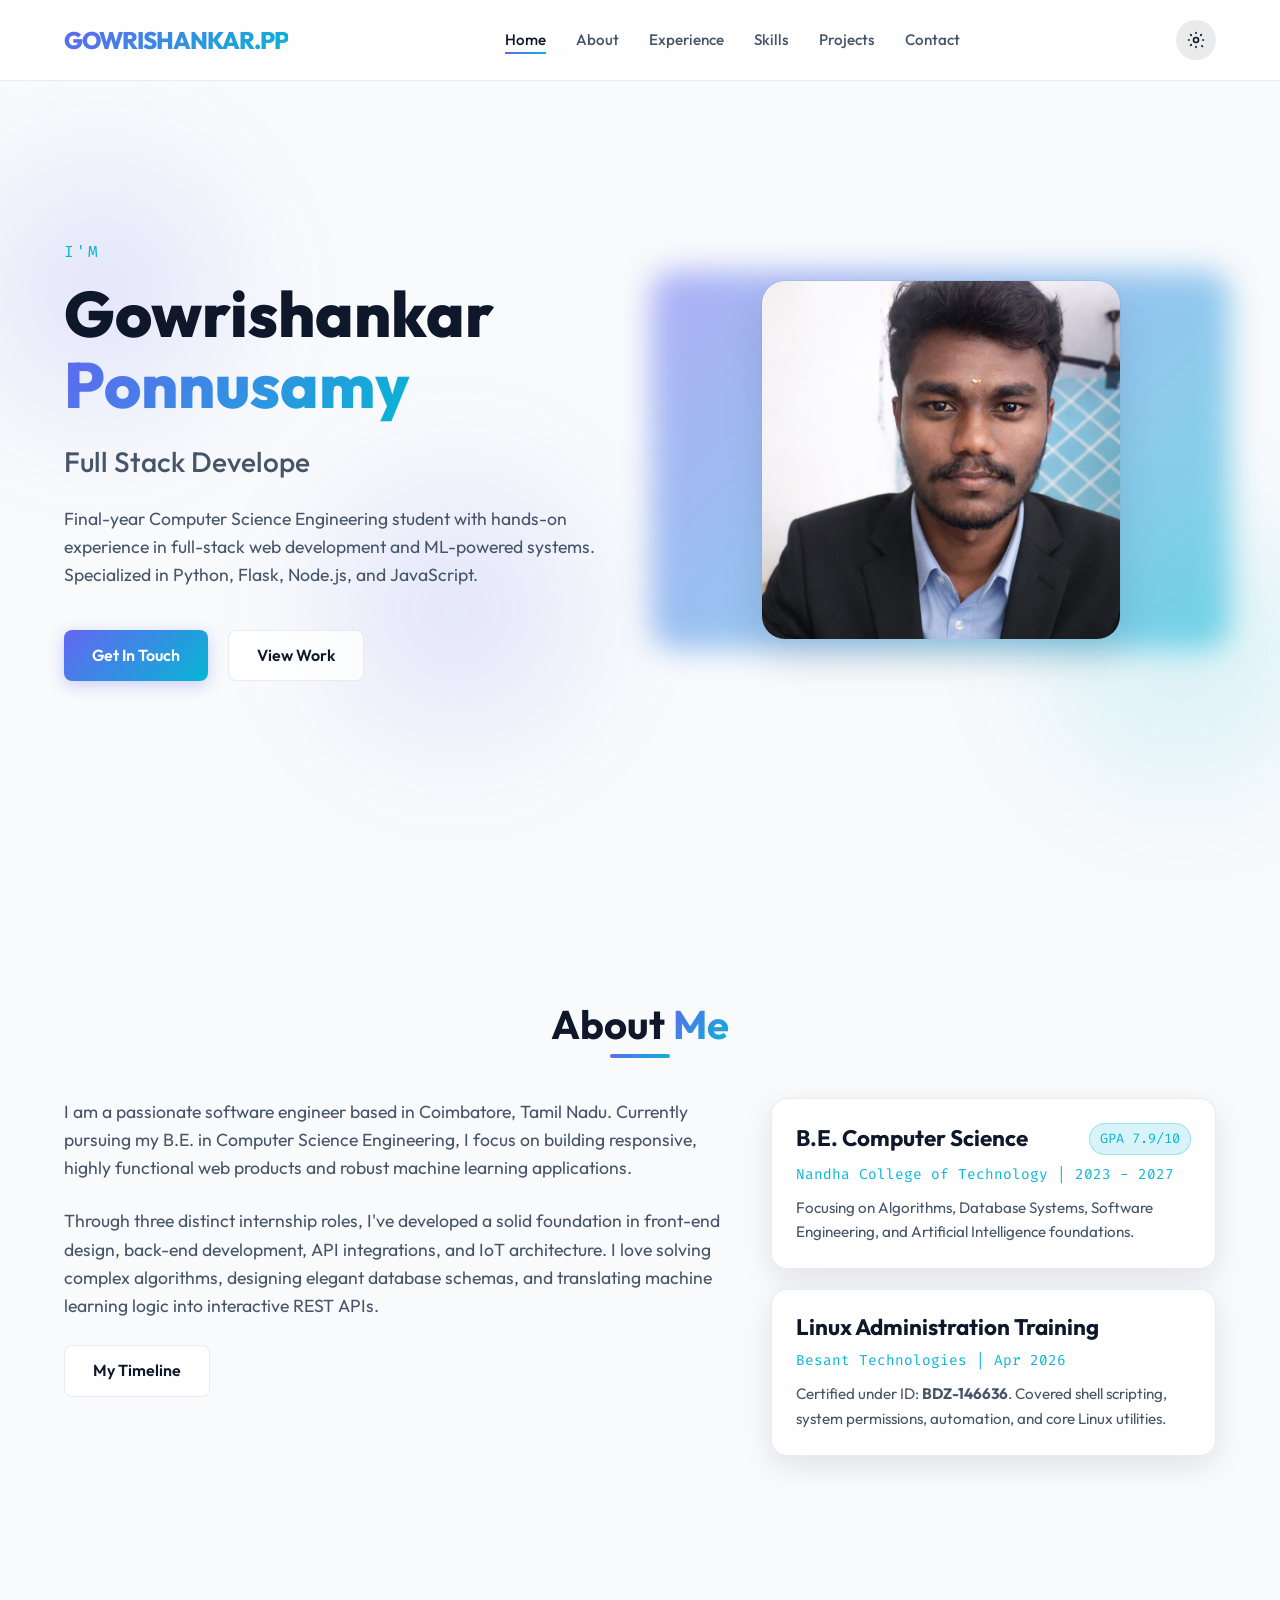
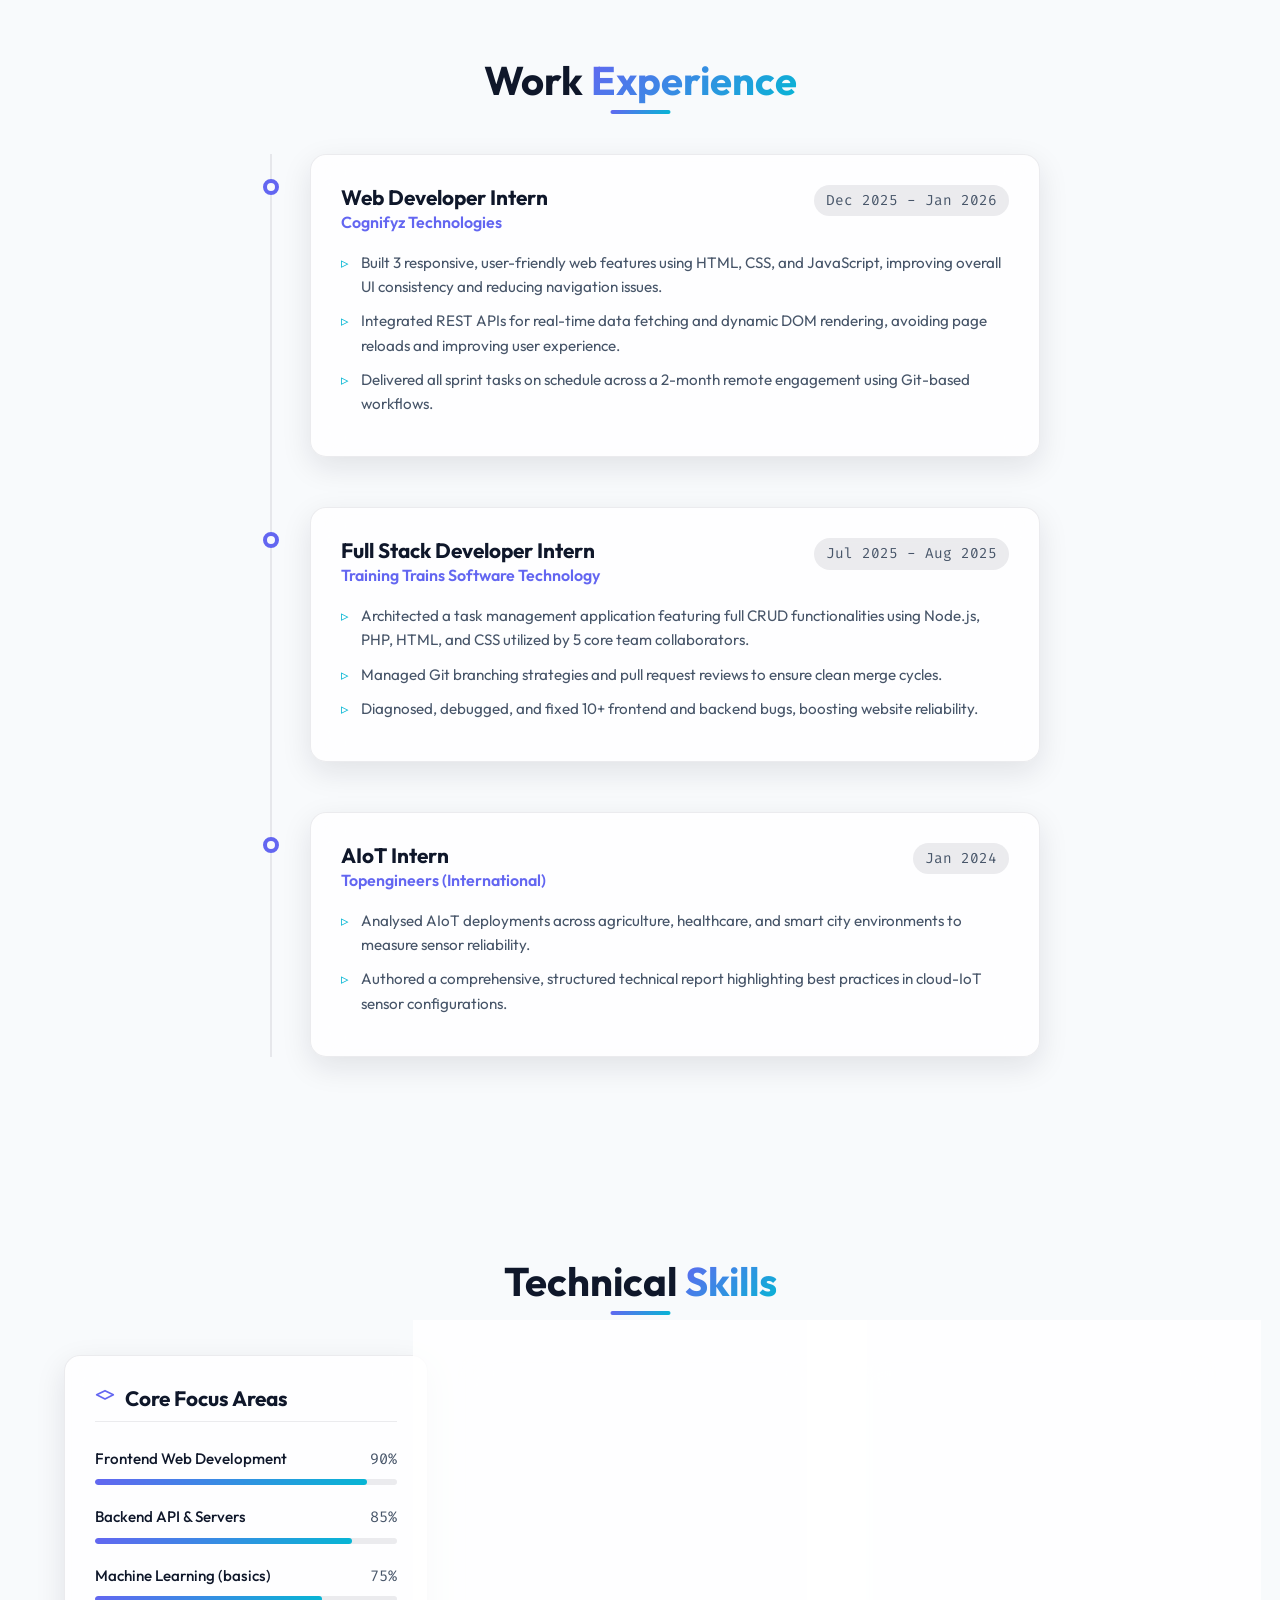
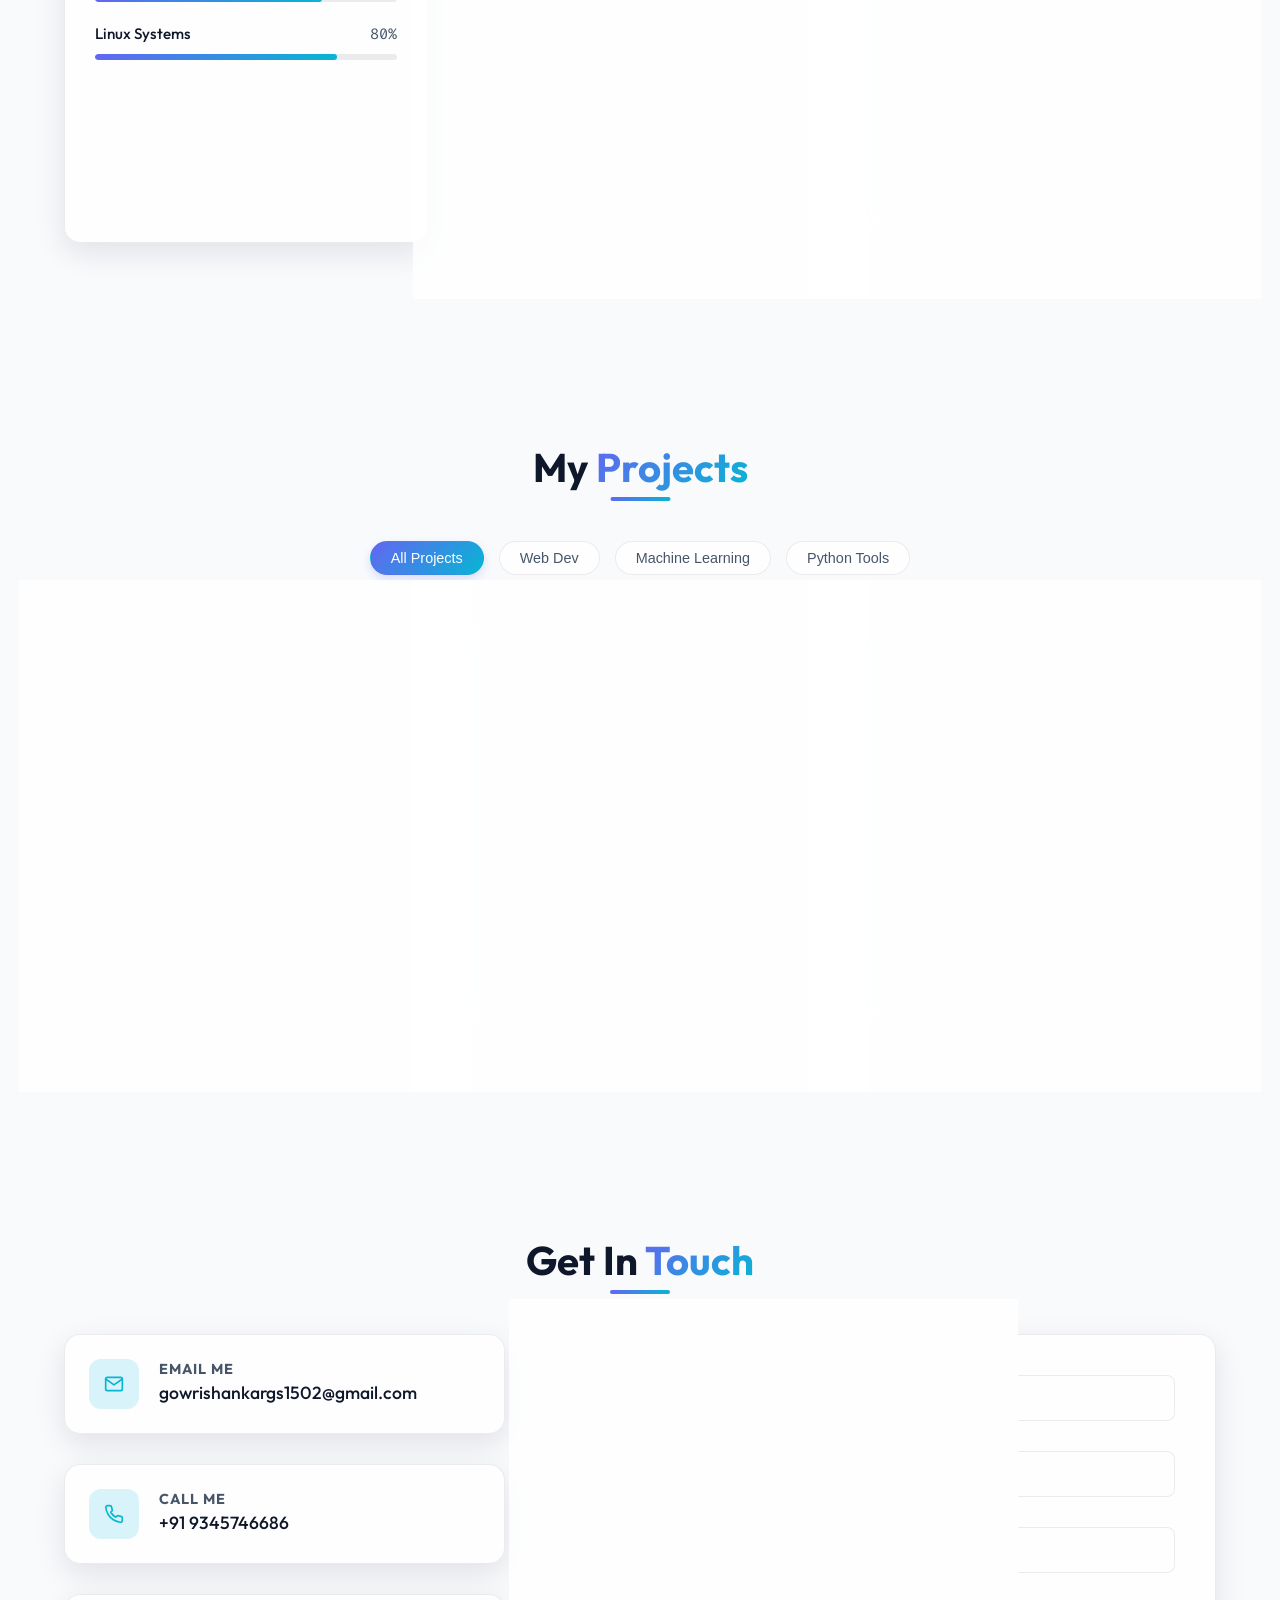
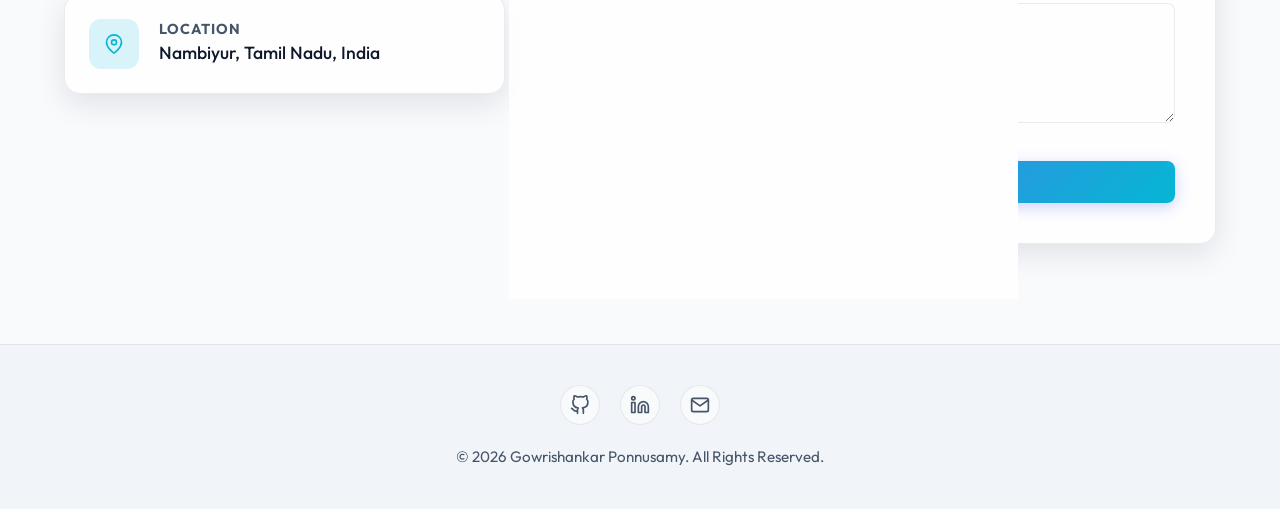
==== index.html @ 17196bf0 "Update index.html" ====
<!DOCTYPE html>
<html lang="en">
<head>
  <meta charset="UTF-8">
  <meta name="viewport" content="width=device-width, initial-scale=1.0">
  <meta name="description" content="Professional portfolio website of Gowrishankar Ponnusamy. Web developer and Machine Learning enthusiast showing projects, experience, and contact details.">
  <title>Gowrishankar Ponnusamy | Software Engineer & Web Developer Portfolio</title>
  <link rel="stylesheet" href="static/style.css">
</head>
<body>

  <!-- Background Orbs -->
  <div class="glow-orb orb-1"></div>
  <div class="glow-orb orb-2"></div>
  <div class="glow-orb orb-3"></div>

  <!-- Header -->
  <header>
    <div class="nav-container">
      <a href="#home" class="logo">GOWRISHANKAR.PP</a>
      
      <nav>
        <ul class="nav-menu" id="nav-menu">
          <li><a href="#home" class="nav-link active">Home</a></li>
          <li><a href="#about" class="nav-link">About</a></li>
          <li><a href="#experience" class="nav-link">Experience</a></li>
          <li><a href="#skills" class="nav-link">Skills</a></li>
          <li><a href="#projects" class="nav-link">Projects</a></li>
          <li><a href="#contact" class="nav-link">Contact</a></li>
        </ul>
      </nav>

      <div class="nav-controls">
        <button class="theme-toggle" id="theme-toggle" aria-label="Toggle theme">
          <svg xmlns="http://www.w3.org/2000/svg" width="20" height="20" viewBox="0 0 24 24" fill="none" stroke="currentColor" stroke-width="2">
            <!-- SVG paths filled by JS based on theme -->
          </svg>
        </button>

        <button class="hamburger" id="hamburger" aria-label="Toggle mobile menu">
          <span></span>
          <span></span>
          <span></span>
        </button>
      </div>
    </div>
  </header>

  <!-- Hero Section -->
  <section id="home" class="hero">
    <div class="hero-content">
      <p class="hero-subtitle">I'm</p>
      <h1 class="hero-title">Gowrishankar <span>Ponnusamy</span></h1>
      <div class="hero-typing">
        <span id="typing-text"></span>
      </div>
      <p class="hero-desc">
        Final-year Computer Science Engineering student with hands-on experience in full-stack web development and ML-powered systems. Specialized in Python, Flask, Node.js, and JavaScript.
      </p>
      <div class="hero-btns">
        <a href="#contact" class="btn btn-primary">Get In Touch</a>
        <a href="#projects" class="btn btn-secondary">View Work</a>
      </div>
    </div>

    <div class="hero-image-container">
      <div class="hero-img-wrapper">
        <img src="static/self coat.jpeg" alt="Gowrishankar Ponnusamy illustration" class="hero-img" loading="lazy">
      </div>
    </div>
  </section>

  <!-- About Section -->
  <section id="about" class="reveal">
    <h2 class="section-title">About <span>Me</span></h2>
    <div class="about-grid">
      <div class="about-details">
        <p class="about-text">
          I am a passionate software engineer based in Coimbatore, Tamil Nadu. Currently pursuing my B.E. in Computer Science Engineering, I focus on building responsive, highly functional web products and robust machine learning applications.
        </p>
        <p class="about-text">
          Through three distinct internship roles, I've developed a solid foundation in front-end design, back-end development, API integrations, and IoT architecture. I love solving complex algorithms, designing elegant database schemas, and translating machine learning logic into interactive REST APIs.
        </p>
        <div class="hero-btns">
          <a href="#experience" class="btn btn-secondary">My Timeline</a>
        </div>
      </div>

      <div class="credentials-container">
        <!-- Education -->
        <div class="glass-card credential-card">
          <div class="credential-title">
            <h3>B.E. Computer Science</h3>
            <span class="gpa-badge">GPA 7.9/10</span>
          </div>
          <p class="credential-meta">Nandha College of Technology | 2023 - 2027</p>
          <p class="credential-desc">Focusing on Algorithms, Database Systems, Software Engineering, and Artificial Intelligence foundations.</p>
        </div>

        <!-- Certification -->
        <div class="glass-card credential-card">
          <div class="credential-title">
            <h3>Linux Administration Training</h3>
          </div>
          <p class="credential-meta">Besant Technologies | Apr 2026</p>
          <p class="credential-desc">Certified under ID: <strong>BDZ-146636</strong>. Covered shell scripting, system permissions, automation, and core Linux utilities.</p>
        </div>
      </div>
    </div>
  </section>

  <!-- Experience Section -->
  <section id="experience" class="reveal">
    <h2 class="section-title">Work <span>Experience</span></h2>
    <div class="timeline">
      <!-- Cognifyz -->
      <div class="timeline-item reveal">
        <div class="timeline-dot"></div>
        <div class="glass-card timeline-content">
          <div class="timeline-header">
            <div>
              <h3 class="role-title">Web Developer Intern</h3>
              <p class="company-name">Cognifyz Technologies</p>
            </div>
            <span class="timeline-date">Dec 2025 - Jan 2026</span>
          </div>
          <ul class="timeline-list">
            <li>Built 3 responsive, user-friendly web features using HTML, CSS, and JavaScript, improving overall UI consistency and reducing navigation issues.</li>
            <li>Integrated REST APIs for real-time data fetching and dynamic DOM rendering, avoiding page reloads and improving user experience.</li>
            <li>Delivered all sprint tasks on schedule across a 2-month remote engagement using Git-based workflows.</li>
          </ul>
        </div>
      </div>

      <!-- Training Trains -->
      <div class="timeline-item reveal">
        <div class="timeline-dot"></div>
        <div class="glass-card timeline-content">
          <div class="timeline-header">
            <div>
              <h3 class="role-title">Full Stack Developer Intern</h3>
              <p class="company-name">Training Trains Software Technology</p>
            </div>
            <span class="timeline-date">Jul 2025 - Aug 2025</span>
          </div>
          <ul class="timeline-list">
            <li>Architected a task management application featuring full CRUD functionalities using Node.js, PHP, HTML, and CSS utilized by 5 core team collaborators.</li>
            <li>Managed Git branching strategies and pull request reviews to ensure clean merge cycles.</li>
            <li>Diagnosed, debugged, and fixed 10+ frontend and backend bugs, boosting website reliability.</li>
          </ul>
        </div>
      </div>

      <!-- Topengineers -->
      <div class="timeline-item reveal">
        <div class="timeline-dot"></div>
        <div class="glass-card timeline-content">
          <div class="timeline-header">
            <div>
              <h3 class="role-title">AIoT Intern</h3>
              <p class="company-name">Topengineers (International)</p>
            </div>
            <span class="timeline-date">Jan 2024</span>
          </div>
          <ul class="timeline-list">
            <li>Analysed AIoT deployments across agriculture, healthcare, and smart city environments to measure sensor reliability.</li>
            <li>Authored a comprehensive, structured technical report highlighting best practices in cloud-IoT sensor configurations.</li>
          </ul>
        </div>
      </div>
    </div>
  </section>

  <!-- Skills Section -->
  <section id="skills" class="reveal">
    <h2 class="section-title">Technical <span>Skills</span></h2>
    <div class="skills-grid">
      <!-- Main Core Skill Bars -->
      <div class="glass-card skills-category reveal">
        <h3 class="category-title">
          <svg xmlns="http://www.w3.org/2000/svg" width="20" height="20" viewBox="0 0 24 24" fill="none" stroke="currentColor" stroke-width="2" stroke-linecap="round" stroke-linejoin="round"><polygon points="12 2 2 7 12 12 22 7 12 2"/></svg>
          Core Focus Areas
        </h3>
        <div class="skills-list">
          <div class="skill-item">
            <div class="skill-info">
              <span class="skill-name">Frontend Web Development</span>
              <span class="skill-percent">90%</span>
            </div>
            <div class="skill-bar-bg">
              <div class="skill-bar-fill" data-percent="90"></div>
            </div>
          </div>
          <div class="skill-item">
            <div class="skill-info">
              <span class="skill-name">Backend API & Servers</span>
              <span class="skill-percent">85%</span>
            </div>
            <div class="skill-bar-bg">
              <div class="skill-bar-fill" data-percent="85"></div>
            </div>
          </div>
          <div class="skill-item">
            <div class="skill-info">
              <span class="skill-name">Machine Learning (basics)</span>
              <span class="skill-percent">75%</span>
            </div>
            <div class="skill-bar-bg">
              <div class="skill-bar-fill" data-percent="75"></div>
            </div>
          </div>
          <div class="skill-item">
            <div class="skill-info">
              <span class="skill-name">Linux Systems</span>
              <span class="skill-percent">80%</span>
            </div>
            <div class="skill-bar-bg">
              <div class="skill-bar-fill" data-percent="80"></div>
            </div>
          </div>
        </div>
      </div>

      <!-- Languages, Frameworks, DBs -->
      <div class="glass-card skills-category reveal">
        <h3 class="category-title">
          <svg xmlns="http://www.w3.org/2000/svg" width="20" height="20" viewBox="0 0 24 24" fill="none" stroke="currentColor" stroke-width="2" stroke-linecap="round" stroke-linejoin="round"><path d="M16 18l6-6-6-6M8 6L2 12l6 6"/></svg>
          Tech Stack
        </h3>
        <div class="skills-list">
          <div class="skill-item">
            <span class="skill-name" style="margin-bottom: 8px;">Languages</span>
            <div class="badge-container">
              <span class="badge">Java</span>
              <span class="badge">Python</span>
              <span class="badge">JavaScript</span>
              <span class="badge">PHP</span>
              <span class="badge">SQL</span>
              <span class="badge">Bash</span>
            </div>
          </div>
          <div class="skill-item">
            <span class="skill-name" style="margin-bottom: 8px;">Web & Databases</span>
            <div class="badge-container">
              <span class="badge">HTML5 & CSS3</span>
              <span class="badge">Flask</span>
              <span class="badge">Node.js</span>
              <span class="badge">MySQL</span>
              <span class="badge">SQLite</span>
              <span class="badge">REST APIs</span>
            </div>
          </div>
        </div>
      </div>

      <!-- Tools & Concepts -->
      <div class="glass-card skills-category reveal">
        <h3 class="category-title">
          <svg xmlns="http://www.w3.org/2000/svg" width="20" height="20" viewBox="0 0 24 24" fill="none" stroke="currentColor" stroke-width="2" stroke-linecap="round" stroke-linejoin="round"><circle cx="12" cy="12" r="3"/><path d="M19.4 15a1.65 1.65 0 0 0 .33 1.82l.06.06a2 2 0 1 1-2.83 2.83l-.06-.06a1.65 1.65 0 0 0-1.82-.33 1.65 1.65 0 0 0-1 1.51V21a2 2 0 0 1-4 0v-.09A1.65 1.65 0 0 0 9 19.4a1.65 1.65 0 0 0-1.82.33l-.06.06a2 2 0 1 1-2.83-2.83l.06-.06a1.65 1.65 0 0 0 .33-1.82 1.65 1.65 0 0 0-1.51-1H3a2 2 0 0 1 0-4h.09A1.65 1.65 0 0 0 4.6 9a1.65 1.65 0 0 0-.33-1.82l-.06-.06a2 2 0 1 1 2.83-2.83l.06.06a1.65 1.65 0 0 0 1.82.33H9a1.65 1.65 0 0 0 1-1.51V3a2 2 0 0 1 4 0v.09a1.65 1.65 0 0 0 1 1.51 1.65 1.65 0 0 0 1.82-.33l.06-.06a2 2 0 1 1 2.83 2.83l-.06.06a1.65 1.65 0 0 0-.33 1.82V9a1.65 1.65 0 0 0 1.51 1H21a2 2 0 0 1 0 4h-.09a1.65 1.65 0 0 0-1.51 1z"/></svg>
          Tools & Workflows
        </h3>
        <div class="skills-list">
          <div class="skill-item">
            <span class="skill-name" style="margin-bottom: 8px;">Development & Cloud Tools</span>
            <div class="badge-container">
              <span class="badge">Git / GitHub</span>
              <span class="badge">VS Code</span>
              <span class="badge">Postman</span>
              <span class="badge">XAMPP</span>
              <span class="badge">AWS</span>
              <span class="badge">Azure</span>
              <span class="badge">Linux CLI</span>
            </div>
          </div>
          <div class="skill-item">
            <span class="skill-name" style="margin-bottom: 8px;">Software Engineering Concepts</span>
            <div class="badge-container">
              <span class="badge">OOP</span>
              <span class="badge">Data Structures (DSA)</span>
              <span class="badge">Agile / Scrum</span>
              <span class="badge">Git Flow</span>
              <span class="badge">Sensors / AIoT</span>
            </div>
          </div>
        </div>
      </div>
    </div>
  </section>

  <!-- Projects Section -->
  <section id="projects" class="reveal">
    <h2 class="section-title">My <span>Projects</span></h2>
    
    <div class="project-filters">
      <button class="filter-btn active" data-filter="all">All Projects</button>
      <button class="filter-btn" data-filter="web">Web Dev</button>
      <button class="filter-btn" data-filter="ml">Machine Learning</button>
      <button class="filter-btn" data-filter="python">Python Tools</button>
    </div>

    <div class="projects-grid">
      <!-- Project 1 -->
      <div class="project-card-wrapper reveal" data-category="ml web">
        <div class="glass-card project-card">
          <div class="project-card-header">
            <div class="project-icon">
              <svg xmlns="http://www.w3.org/2000/svg" width="22" height="22" viewBox="0 0 24 24" fill="none" stroke="currentColor" stroke-width="2" stroke-linecap="round" stroke-linejoin="round"><path d="M22 12h-4l-3 9L9 3l-3 9H2"/></svg>
            </div>
            <div class="project-links">
              <a href="#" class="project-link-btn" aria-label="GitHub Repository">
                <svg xmlns="http://www.w3.org/2000/svg" width="20" height="20" viewBox="0 0 24 24" fill="none" stroke="currentColor" stroke-width="2" stroke-linecap="round" stroke-linejoin="round"><path d="M9 19c-5 1.5-5-2.5-7-3m14 6v-3.87a3.37 3.37 0 0 0-.94-2.61c3.14-.35 6.44-1.54 6.44-7A5.44 5.44 0 0 0 20 4.77 5.07 5.07 0 0 0 19.91 1S18.73.65 16 2.48a13.38 13.38 0 0 0-7 0C6.27.65 5.09 1 5.09 1A5.07 5.07 0 0 0 5 4.77a5.44 5.44 0 0 0-1.5 3.78c0 5.42 3.3 6.61 6.44 7A3.37 3.37 0 0 0 9 18.13V22"/></svg>
              </a>
            </div>
          </div>
          <div class="project-card-body">
            <h3>Health Risk Predictor</h3>
            <p>
              Trained a Logistic Regression model on 1,500 records achieving 84% predictive accuracy. Integrated real-time API queries served via a Flask backend. Constructed a responsive client-side interface for immediate, zero-reload prediction feedback, optimized for cloud deployment.
            </p>
          </div>
          <div class="project-card-footer">
            <div class="project-tech">
              <span class="tech-tag">Python</span>
              <span class="tech-tag">Flask</span>
              <span class="tech-tag">scikit-learn</span>
              <span class="tech-tag">HTML/CSS</span>
            </div>
          </div>
        </div>
      </div>

      <!-- Project 2 -->
      <div class="project-card-wrapper reveal" data-category="python">
        <div class="glass-card project-card">
          <div class="project-card-header">
            <div class="project-icon">
              <svg xmlns="http://www.w3.org/2000/svg" width="22" height="22" viewBox="0 0 24 24" fill="none" stroke="currentColor" stroke-width="2" stroke-linecap="round" stroke-linejoin="round"><path d="M12 1a3 3 0 0 0-3 3v8a3 3 0 0 0 6 0V4a3 3 0 0 0-3-3z"/><path d="M19 10v2a7 7 0 0 1-14 0v-2"/><line x1="12" y1="19" x2="12" y2="23"/><line x1="8" y1="23" x2="16" y2="23"/></svg>
            </div>
            <div class="project-links">
              <a href="#" class="project-link-btn" aria-label="GitHub Repository">
                <svg xmlns="http://www.w3.org/2000/svg" width="20" height="20" viewBox="0 0 24 24" fill="none" stroke="currentColor" stroke-width="2" stroke-linecap="round" stroke-linejoin="round"><path d="M9 19c-5 1.5-5-2.5-7-3m14 6v-3.87a3.37 3.37 0 0 0-.94-2.61c3.14-.35 6.44-1.54 6.44-7A5.44 5.44 0 0 0 20 4.77 5.07 5.07 0 0 0 19.91 1S18.73.65 16 2.48a13.38 13.38 0 0 0-7 0C6.27.65 5.09 1 5.09 1A5.07 5.07 0 0 0 5 4.77a5.44 5.44 0 0 0-1.5 3.78c0 5.42 3.3 6.61 6.44 7A3.37 3.37 0 0 0 9 18.13V22"/></svg>
              </a>
            </div>
          </div>
          <div class="project-card-body">
            <h3>Voice Assistant Desktop App</h3>
            <p>
              Developed a voice-activated virtual assistant capable of controlling local file systems, invoking browser web searches, and executing 10+ standard OS commands. Designed for near real-time execution with optimized latency rates.
            </p>
          </div>
          <div class="project-card-footer">
            <div class="project-tech">
              <span class="tech-tag">Python</span>
              <span class="tech-tag">SpeechRecognition</span>
              <span class="tech-tag">pyttsx3</span>
              <span class="tech-tag">OS API</span>
            </div>
          </div>
        </div>
      </div>

      <!-- Project 3 -->
      <div class="project-card-wrapper reveal" data-category="web">
        <div class="glass-card project-card">
          <div class="project-card-header">
            <div class="project-icon">
              <svg xmlns="http://www.w3.org/2000/svg" width="22" height="22" viewBox="0 0 24 24" fill="none" stroke="currentColor" stroke-width="2" stroke-linecap="round" stroke-linejoin="round"><rect x="2" y="3" width="20" height="14" rx="2" ry="2"/><line x1="8" y1="21" x2="16" y2="21"/><line x1="12" y1="17" x2="12" y2="21"/></svg>
            </div>
            <div class="project-links">
              <a href="#" class="project-link-btn" aria-label="Live Demo">
                <svg xmlns="http://www.w3.org/2000/svg" width="20" height="20" viewBox="0 0 24 24" fill="none" stroke="currentColor" stroke-width="2" stroke-linecap="round" stroke-linejoin="round"><path d="M18 13v6a2 2 0 0 1-2 2H5a2 2 0 0 1-2-2V8a2 2 0 0 1 2-2h6"/><polyline points="15 3 21 3 21 9"/><line x1="10" y1="14" x2="21" y2="3"/></svg>
              </a>
            </div>
          </div>
          <div class="project-card-body">
            <h3>Interactive UI Component Library</h3>
            <p>
              Engineered a highly responsive frontend components collection showcasing modern UI patterns (cards, modals, menus, transitions) mapped perfectly across viewport sizes ranging from 320px to 1440px. Fully compatible across modern browsers.
            </p>
          </div>
          <div class="project-card-footer">
            <div class="project-tech">
              <span class="tech-tag">HTML5</span>
              <span class="tech-tag">CSS3</span>
              <span class="tech-tag">JavaScript</span>
              <span class="tech-tag">Responsive Design</span>
            </div>
          </div>
        </div>
      </div>
    </div>
  </section>

  <!-- Contact Section -->
  <section id="contact" class="reveal">
    <h2 class="section-title">Get In <span>Touch</span></h2>
    <div class="contact-grid">
      <div class="contact-info">
        <!-- Card 1: Email -->
        <div class="glass-card contact-card">
          <div class="contact-card-icon">
            <svg xmlns="http://www.w3.org/2000/svg" width="20" height="20" viewBox="0 0 24 24" fill="none" stroke="currentColor" stroke-width="2" stroke-linecap="round" stroke-linejoin="round"><path d="M4 4h16c1.1 0 2 .9 2 2v12c0 1.1-.9 2-2 2H4c-1.1 0-2-.9-2-2V6c0-1.1.9-2 2-2z"/><polyline points="22,6 12,13 2,6"/></svg>
          </div>
          <div class="contact-card-details">
            <h4>Email Me</h4>
            <p><a href="#" id="email-link" data-email="gowrishankargs1502@gmail.com" title="Click to copy email">gowrishankargs1502@gmail.com</a></p>
          </div>
        </div>

        <!-- Card 2: Phone -->
        <div class="glass-card contact-card">
          <div class="contact-card-icon">
            <svg xmlns="http://www.w3.org/2000/svg" width="20" height="20" viewBox="0 0 24 24" fill="none" stroke="currentColor" stroke-width="2" stroke-linecap="round" stroke-linejoin="round"><path d="M22 16.92v3a2 2 0 0 1-2.18 2 19.79 19.79 0 0 1-8.63-3.07 19.5 19.5 0 0 1-6-6 19.79 19.79 0 0 1-3.07-8.67A2 2 0 0 1 4.11 2h3a2 2 0 0 1 2 1.72 12.84 12.84 0 0 0 .7 2.81 2 2 0 0 1-.45 2.11L8.09 9.91a16 16 0 0 0 6 6l1.27-1.27a2 2 0 0 1 2.11-.45 12.84 12.84 0 0 0 2.81.7A2 2 0 0 1 22 16.92z"/></svg>
          </div>
          <div class="contact-card-details">
            <h4>Call Me</h4>
            <p><a href="tel:+919345746686">+91 9345746686</a></p>
          </div>
        </div>

        <!-- Card 3: Location -->
        <div class="glass-card contact-card">
          <div class="contact-card-icon">
            <svg xmlns="http://www.w3.org/2000/svg" width="20" height="20" viewBox="0 0 24 24" fill="none" stroke="currentColor" stroke-width="2" stroke-linecap="round" stroke-linejoin="round"><path d="M21 10c0 7-9 13-9 13s-9-6-9-13a9 9 0 0 1 18 0z"/><circle cx="12" cy="10" r="3"/></svg>
          </div>
          <div class="contact-card-details">
            <h4>Location</h4>
            <p>Nambiyur, Tamil Nadu, India</p>
          </div>
        </div>
      </div>

      <!-- Form -->
      <div class="glass-card contact-form-container">
        <form action="https://formsubmit.co/gowrishankargs1502@gmail.com" method="POST">
          <div class="form-group">
            <input type="text" id="form-name" class="form-input" placeholder=" " required>
            <label for="form-name" class="form-label">Full Name</label>
          </div>

          <div class="form-group">
            <input type="email" id="form-email" class="form-input" placeholder=" " required>
            <label for="form-email" class="form-label">Email Address</label>
          </div>

          <div class="form-group">
            <input type="text" id="form-subject" class="form-input" placeholder=" " required>
            <label for="form-subject" class="form-label">Subject</label>
          </div>

          <div class="form-group">
            <textarea id="form-message" class="form-input" placeholder=" " required></textarea>
            <label for="form-message" class="form-label">Your Message</label>
          </div>

          <button type="submit" class="btn btn-primary" style="border: none; width: 100%;">Send Message</button>
        </form>
        
        <div class="form-success-message" id="form-success">
          Thank you! Your message has been sent successfully. I will get back to you shortly.
        </div>
      </div>
    </div>
  </section>

  <!-- Footer -->
  <footer>
    <div class="footer-socials">
      <!-- GitHub -->
      <a href="https://github.com" target="_blank" rel="noopener noreferrer" class="social-icon-btn" aria-label="GitHub Profile">
        <svg xmlns="http://www.w3.org/2000/svg" width="20" height="20" viewBox="0 0 24 24" fill="none" stroke="currentColor" stroke-width="2" stroke-linecap="round" stroke-linejoin="round"><path d="M9 19c-5 1.5-5-2.5-7-3m14 6v-3.87a3.37 3.37 0 0 0-.94-2.61c3.14-.35 6.44-1.54 6.44-7A5.44 5.44 0 0 0 20 4.77 5.07 5.07 0 0 0 19.91 1S18.73.65 16 2.48a13.38 13.38 0 0 0-7 0C6.27.65 5.09 1 5.09 1A5.07 5.07 0 0 0 5 4.77a5.44 5.44 0 0 0-1.5 3.78c0 5.42 3.3 6.61 6.44 7A3.37 3.37 0 0 0 9 18.13V22"/></svg>
      </a>
      <!-- LinkedIn -->
      <a href="https://linkedin.com" target="_blank" rel="noopener noreferrer" class="social-icon-btn" aria-label="LinkedIn Profile">
        <svg xmlns="http://www.w3.org/2000/svg" width="20" height="20" viewBox="0 0 24 24" fill="none" stroke="currentColor" stroke-width="2" stroke-linecap="round" stroke-linejoin="round"><path d="M16 8a6 6 0 0 1 6 6v7h-4v-7a2 2 0 0 0-2-2 2 2 0 0 0-2 2v7h-4v-7a6 6 0 0 1 6-6z"/><rect x="2" y="9" width="4" height="12"/><circle cx="4" cy="4" r="2"/></svg>
      </a>
      <!-- Email -->
      <a href="mailto:gowrishankarponnusamyed1304@gmail.com" class="social-icon-btn" aria-label="Email Me">
        <svg xmlns="http://www.w3.org/2000/svg" width="20" height="20" viewBox="0 0 24 24" fill="none" stroke="currentColor" stroke-width="2" stroke-linecap="round" stroke-linejoin="round"><path d="M4 4h16c1.1 0 2 .9 2 2v12c0 1.1-.9 2-2 2H4c-1.1 0-2-.9-2-2V6c0-1.1.9-2 2-2z"/><polyline points="22,6 12,13 2,6"/></svg>
      </a>
    </div>
    <p>&copy; 2026 Gowrishankar Ponnusamy. All Rights Reserved.</p>
  </footer>

  <script src="static/script.js"></script>
</body>
</html>
---- static/style.css ----
@import url('https://fonts.googleapis.com/css2?family=Fira+Code:wght@400;500&family=Outfit:wght@300;400;500;600;700;800&display=swap');

:root {
  /* Dark Theme Variables */
  --bg-primary: #080c14;
  --bg-secondary: #0c1322;
  --bg-card: rgba(17, 25, 40, 0.75);
  --border-color: rgba(255, 255, 255, 0.08);
  --text-primary: #f3f4f6;
  --text-secondary: #9ca3af;
  --text-muted: #6b7280;
  --accent-color: #8a2be2;
  --accent-color-rgb: 138, 43, 226;
  --accent-secondary: #00f2fe;
  --accent-secondary-rgb: 0, 242, 254;
  --accent-gradient: linear-gradient(135deg, var(--accent-color), var(--accent-secondary));
  --card-glow: rgba(138, 43, 226, 0.15);
  --selection-bg: rgba(0, 242, 254, 0.3);
  --shadow-color: rgba(0, 0, 0, 0.5);
  --font-sans: 'Outfit', sans-serif;
  --font-mono: 'Fira Code', monospace;
  --radius-sm: 8px;
  --radius-md: 16px;
  --radius-lg: 24px;
  --transition: all 0.3s cubic-bezier(0.4, 0, 0.2, 1);
}

[data-theme="light"] {
  /* Light Theme Variables */
  --bg-primary: #f8fafc;
  --bg-secondary: #f1f5f9;
  --bg-card: rgba(255, 255, 255, 0.8);
  --border-color: rgba(15, 23, 42, 0.08);
  --text-primary: #0f172a;
  --text-secondary: #475569;
  --text-muted: #64748b;
  --accent-color: #6366f1;
  --accent-color-rgb: 99, 102, 241;
  --accent-secondary: #06b6d4;
  --accent-secondary-rgb: 6, 182, 212;
  --accent-gradient: linear-gradient(135deg, var(--accent-color), var(--accent-secondary));
  --card-glow: rgba(99, 102, 241, 0.1);
  --selection-bg: rgba(6, 182, 212, 0.2);
  --shadow-color: rgba(15, 23, 42, 0.1);
}

/* Base Styles */
* {
  box-sizing: border-box;
  margin: 0;
  padding: 0;
  scroll-behavior: smooth;
}

body {
  background-color: var(--bg-primary);
  color: var(--text-primary);
  font-family: var(--font-sans);
  line-height: 1.6;
  overflow-x: hidden;
  transition: background-color 0.5s var(--transition), color 0.5s var(--transition);
}

/* Custom Scrollbar */
::-webkit-scrollbar {
  width: 10px;
}
::-webkit-scrollbar-track {
  background: var(--bg-primary);
}
::-webkit-scrollbar-thumb {
  background: var(--border-color);
  border-radius: 5px;
  border: 2px solid var(--bg-primary);
}
::-webkit-scrollbar-thumb:hover {
  background: var(--accent-color);
}

::selection {
  background-color: var(--selection-bg);
  color: var(--text-primary);
}

/* Glow Background Orbs */
.glow-orb {
  position: absolute;
  width: 400px;
  height: 400px;
  border-radius: 50%;
  background: radial-gradient(circle, rgba(var(--accent-color-rgb), 0.15) 0%, rgba(0, 0, 0, 0) 70%);
  filter: blur(40px);
  z-index: -1;
  pointer-events: none;
  animation: float-orb 10s infinite alternate ease-in-out;
}

.orb-1 {
  top: 10%;
  left: -100px;
}

.orb-2 {
  top: 50%;
  right: -100px;
  background: radial-gradient(circle, rgba(var(--accent-secondary-rgb), 0.15) 0%, rgba(0, 0, 0, 0) 70%);
  animation-delay: -5s;
}

.orb-3 {
  bottom: 10%;
  left: 20%;
  animation-delay: -2s;
}

@keyframes float-orb {
  0% { transform: translateY(0) scale(1); }
  100% { transform: translateY(30px) scale(1.1); }
}

/* Typography & Layout Utilities */
h1, h2, h3, h4 {
  font-weight: 700;
  line-height: 1.2;
}

a {
  color: inherit;
  text-decoration: none;
  transition: var(--transition);
}

section {
  padding: 100px 24px;
  max-width: 1200px;
  margin: 0 auto;
  position: relative;
}

.section-title {
  font-size: 2.5rem;
  margin-bottom: 50px;
  text-align: center;
  position: relative;
  display: inline-block;
  left: 50%;
  transform: translateX(-50%);
}

.section-title span {
  background: var(--accent-gradient);
  -webkit-background-clip: text;
  -webkit-text-fill-color: transparent;
}

.section-title::after {
  content: '';
  position: absolute;
  width: 60px;
  height: 4px;
  background: var(--accent-gradient);
  bottom: -10px;
  left: 50%;
  transform: translateX(-50%);
  border-radius: 2px;
}

/* Header & Nav */
header {
  position: fixed;
  top: 0;
  left: 0;
  width: 100%;
  z-index: 1000;
  background: var(--bg-card);
  backdrop-filter: blur(16px);
  -webkit-backdrop-filter: blur(16px);
  border-bottom: 1px solid var(--border-color);
  transition: var(--transition);
}

.nav-container {
  display: flex;
  justify-content: space-between;
  align-items: center;
  max-width: 1200px;
  margin: 0 auto;
  padding: 20px 24px;
}

.logo {
  font-size: 1.5rem;
  font-weight: 800;
  background: var(--accent-gradient);
  -webkit-background-clip: text;
  -webkit-text-fill-color: transparent;
  letter-spacing: -1px;
}

.nav-menu {
  display: flex;
  gap: 30px;
  list-style: none;
  align-items: center;
}

.nav-link {
  font-size: 0.95rem;
  font-weight: 500;
  position: relative;
  padding: 5px 0;
  color: var(--text-secondary);
}

.nav-link:hover, .nav-link.active {
  color: var(--text-primary);
}

.nav-link::after {
  content: '';
  position: absolute;
  bottom: 0;
  left: 0;
  width: 0;
  height: 2px;
  background: var(--accent-gradient);
  transition: var(--transition);
}

.nav-link:hover::after, .nav-link.active::after {
  width: 100%;
}

.nav-controls {
  display: flex;
  align-items: center;
  gap: 20px;
}

.theme-toggle {
  background: none;
  border: none;
  color: var(--text-primary);
  cursor: pointer;
  font-size: 1.2rem;
  display: flex;
  align-items: center;
  justify-content: center;
  width: 40px;
  height: 40px;
  border-radius: 50%;
  background: var(--border-color);
  transition: var(--transition);
}

.theme-toggle:hover {
  background: var(--accent-gradient);
  color: white;
  transform: rotate(15deg);
}

.hamburger {
  display: none;
  flex-direction: column;
  gap: 5px;
  background: none;
  border: none;
  cursor: pointer;
}

.hamburger span {
  display: block;
  width: 25px;
  height: 3px;
  background-color: var(--text-primary);
  border-radius: 2px;
  transition: var(--transition);
}

/* Hero Section */
.hero {
  display: flex;
  align-items: center;
  justify-content: space-between;
  min-height: 100vh;
  gap: 50px;
  padding-top: 120px;
}

.hero-content {
  flex: 1;
}

.hero-subtitle {
  font-family: var(--font-mono);
  color: var(--accent-secondary);
  font-size: 1rem;
  margin-bottom: 15px;
  text-transform: uppercase;
  letter-spacing: 2px;
}

.hero-title {
  font-size: 4rem;
  margin-bottom: 20px;
  line-height: 1.1;
  font-weight: 800;
}

.hero-title span {
  background: var(--accent-gradient);
  -webkit-background-clip: text;
  -webkit-text-fill-color: transparent;
}

.hero-typing {
  font-size: 1.75rem;
  color: var(--text-secondary);
  margin-bottom: 25px;
  height: 40px;
  font-weight: 500;
}

.hero-desc {
  font-size: 1.1rem;
  color: var(--text-secondary);
  margin-bottom: 40px;
  max-width: 540px;
}

.hero-btns {
  display: flex;
  gap: 20px;
  flex-wrap: wrap;
}

/* Buttons */
.btn {
  display: inline-flex;
  align-items: center;
  justify-content: center;
  padding: 12px 28px;
  border-radius: var(--radius-sm);
  font-weight: 600;
  font-size: 1rem;
  transition: var(--transition);
  cursor: pointer;
}

.btn-primary {
  background: var(--accent-gradient);
  color: white;
  box-shadow: 0 4px 15px rgba(var(--accent-color-rgb), 0.3);
}

.btn-primary:hover {
  transform: translateY(-2px);
  box-shadow: 0 6px 20px rgba(var(--accent-color-rgb), 0.5);
}

.btn-secondary {
  border: 1px solid var(--border-color);
  background: var(--bg-card);
  color: var(--text-primary);
  backdrop-filter: blur(10px);
}

.btn-secondary:hover {
  border-color: var(--accent-secondary);
  color: var(--accent-secondary);
  transform: translateY(-2px);
}

.hero-image-container {
  flex: 1;
  display: flex;
  justify-content: center;
  position: relative;
}

.hero-img-wrapper {
  position: relative;
  width: 360px;
  height: 360px;
  border-radius: var(--radius-lg);
  overflow: hidden;
  box-shadow: 0 20px 40px var(--shadow-color);
  border: 1px solid var(--border-color);
}

.hero-img {
  width: 100%;
  height: 100%;
  object-fit: cover;
  transition: transform 0.5s ease;
}

.hero-img-wrapper:hover .hero-img {
  transform: scale(1.05);
}

.hero-image-container::before {
  content: '';
  position: absolute;
  width: 105%;
  height: 105%;
  top: -2.5%;
  left: -2.5%;
  border-radius: var(--radius-lg);
  background: var(--accent-gradient);
  z-index: -1;
  opacity: 0.5;
  filter: blur(15px);
}

/* Glassmorphism Cards */
.glass-card {
  background: var(--bg-card);
  backdrop-filter: blur(16px);
  -webkit-backdrop-filter: blur(16px);
  border: 1px solid var(--border-color);
  border-radius: var(--radius-md);
  box-shadow: 0 10px 30px var(--shadow-color);
  transition: var(--transition);
}

.glass-card:hover {
  border-color: rgba(var(--accent-color-rgb), 0.3);
  box-shadow: 0 15px 35px var(--card-glow);
  transform: translateY(-5px);
}

/* About / Credentials Section */
.about-grid {
  display: grid;
  grid-template-columns: 1.5fr 1fr;
  gap: 40px;
}

.about-details {
  display: flex;
  flex-direction: column;
  gap: 25px;
}

.about-text {
  font-size: 1.1rem;
  color: var(--text-secondary);
}

.credentials-container {
  display: flex;
  flex-direction: column;
  gap: 20px;
}

.credential-card {
  padding: 24px;
}

.credential-title {
  font-size: 1.2rem;
  margin-bottom: 8px;
  color: var(--text-primary);
  display: flex;
  align-items: center;
  justify-content: space-between;
}

.credential-meta {
  font-family: var(--font-mono);
  font-size: 0.9rem;
  color: var(--accent-secondary);
  margin-bottom: 10px;
}

.credential-desc {
  font-size: 0.95rem;
  color: var(--text-secondary);
}

.gpa-badge {
  background: rgba(var(--accent-secondary-rgb), 0.15);
  color: var(--accent-secondary);
  font-size: 0.85rem;
  padding: 4px 10px;
  border-radius: 20px;
  font-family: var(--font-mono);
  border: 1px solid rgba(var(--accent-secondary-rgb), 0.3);
}

/* Experience Section - Timeline */
.timeline {
  position: relative;
  max-width: 800px;
  margin: 0 auto;
}

.timeline::before {
  content: '';
  position: absolute;
  width: 2px;
  background: var(--border-color);
  top: 0;
  bottom: 0;
  left: 30px;
}

.timeline-item {
  position: relative;
  padding-left: 70px;
  margin-bottom: 50px;
}

.timeline-item:last-child {
  margin-bottom: 0;
}

.timeline-dot {
  position: absolute;
  width: 16px;
  height: 16px;
  border-radius: 50%;
  background: var(--bg-primary);
  border: 4px solid var(--accent-color);
  left: 23px;
  top: 25px;
  z-index: 1;
  transition: var(--transition);
}

.timeline-item:hover .timeline-dot {
  background: var(--accent-secondary);
  border-color: var(--accent-secondary);
  box-shadow: 0 0 12px var(--accent-secondary);
}

.timeline-content {
  padding: 30px;
}

.timeline-header {
  display: flex;
  justify-content: space-between;
  align-items: flex-start;
  margin-bottom: 15px;
  flex-wrap: wrap;
  gap: 10px;
}

.role-title {
  font-size: 1.3rem;
  color: var(--text-primary);
}

.company-name {
  color: var(--accent-color);
  font-weight: 600;
}

[data-theme="light"] .company-name {
  color: var(--accent-color);
}

.timeline-date {
  font-family: var(--font-mono);
  font-size: 0.9rem;
  color: var(--text-secondary);
  background: var(--border-color);
  padding: 4px 12px;
  border-radius: 20px;
}

.timeline-list {
  list-style: none;
}

.timeline-list li {
  position: relative;
  padding-left: 20px;
  margin-bottom: 10px;
  color: var(--text-secondary);
  font-size: 0.95rem;
}

.timeline-list li::before {
  content: '▹';
  position: absolute;
  left: 0;
  color: var(--accent-secondary);
}

/* Skills Section */
.skills-grid {
  display: grid;
  grid-template-columns: repeat(auto-fit, minmax(280px, 1fr));
  gap: 30px;
}

.skills-category {
  padding: 30px;
}

.category-title {
  font-size: 1.3rem;
  margin-bottom: 25px;
  color: var(--text-primary);
  border-bottom: 1px solid var(--border-color);
  padding-bottom: 10px;
  display: flex;
  align-items: center;
  gap: 10px;
}

.category-title svg {
  color: var(--accent-color);
}

.skills-list {
  display: flex;
  flex-direction: column;
  gap: 20px;
}

.skill-item {
  display: flex;
  flex-direction: column;
  gap: 8px;
}

.skill-info {
  display: flex;
  justify-content: space-between;
  font-size: 0.95rem;
}

.skill-name {
  font-weight: 500;
}

.skill-percent {
  font-family: var(--font-mono);
  color: var(--text-secondary);
}

.skill-bar-bg {
  width: 100%;
  height: 6px;
  background: var(--border-color);
  border-radius: 3px;
  overflow: hidden;
}

.skill-bar-fill {
  height: 100%;
  background: var(--accent-gradient);
  width: 0;
  transition: width 1.5s cubic-bezier(0.1, 0.8, 0.2, 1);
  border-radius: 3px;
}

.badge-container {
  display: flex;
  flex-wrap: wrap;
  gap: 10px;
}

.badge {
  background: var(--border-color);
  color: var(--text-secondary);
  font-size: 0.9rem;
  padding: 6px 14px;
  border-radius: 30px;
  border: 1px solid transparent;
  transition: var(--transition);
  font-family: var(--font-mono);
}

.badge:hover {
  background: rgba(var(--accent-color-rgb), 0.1);
  color: var(--text-primary);
  border-color: var(--accent-color);
  transform: translateY(-2px);
}

/* Projects Section */
.project-filters {
  display: flex;
  justify-content: center;
  gap: 15px;
  margin-bottom: 40px;
  flex-wrap: wrap;
}

.filter-btn {
  background: var(--bg-card);
  border: 1px solid var(--border-color);
  color: var(--text-secondary);
  padding: 8px 20px;
  border-radius: 30px;
  cursor: pointer;
  transition: var(--transition);
  font-size: 0.9rem;
  font-weight: 500;
}

.filter-btn.active, .filter-btn:hover {
  background: var(--accent-gradient);
  color: white;
  border-color: transparent;
  box-shadow: 0 4px 10px rgba(var(--accent-color-rgb), 0.2);
}

.projects-grid {
  display: grid;
  grid-template-columns: repeat(auto-fit, minmax(320px, 1fr));
  gap: 30px;
}

.project-card {
  display: flex;
  flex-direction: column;
  height: 100%;
  padding: 30px;
}

.project-card-header {
  display: flex;
  justify-content: space-between;
  align-items: center;
  margin-bottom: 20px;
}

.project-icon {
  width: 45px;
  height: 45px;
  border-radius: 12px;
  background: rgba(var(--accent-color-rgb), 0.1);
  color: var(--accent-color);
  display: flex;
  align-items: center;
  justify-content: center;
}

.project-links {
  display: flex;
  gap: 15px;
}

.project-link-btn {
  color: var(--text-secondary);
}

.project-link-btn:hover {
  color: var(--accent-secondary);
}

.project-card-body {
  flex-grow: 1;
}

.project-card h3 {
  font-size: 1.4rem;
  margin-bottom: 12px;
}

.project-card p {
  color: var(--text-secondary);
  font-size: 0.95rem;
  margin-bottom: 25px;
}

.project-card-footer {
  margin-top: auto;
}

.project-tech {
  display: flex;
  flex-wrap: wrap;
  gap: 8px;
}

.tech-tag {
  font-family: var(--font-mono);
  font-size: 0.8rem;
  color: var(--accent-secondary);
  background: rgba(var(--accent-secondary-rgb), 0.08);
  padding: 2px 8px;
  border-radius: 4px;
}

/* Contact Section */
.contact-grid {
  display: grid;
  grid-template-columns: 1fr 1.5fr;
  gap: 50px;
}

.contact-info {
  display: flex;
  flex-direction: column;
  gap: 30px;
}

.contact-card {
  padding: 24px;
  display: flex;
  align-items: center;
  gap: 20px;
}

.contact-card-icon {
  width: 50px;
  height: 50px;
  border-radius: 12px;
  background: rgba(var(--accent-secondary-rgb), 0.15);
  color: var(--accent-secondary);
  display: flex;
  align-items: center;
  justify-content: center;
  font-size: 1.25rem;
  flex-shrink: 0;
}

.contact-card-details h4 {
  font-size: 0.9rem;
  text-transform: uppercase;
  color: var(--text-secondary);
  letter-spacing: 1px;
}

.contact-card-details p, .contact-card-details a {
  font-size: 1.1rem;
  font-weight: 500;
  word-break: break-all;
}

.contact-card-details a:hover {
  color: var(--accent-secondary);
}

.contact-form-container {
  padding: 40px;
}

.form-group {
  position: relative;
  margin-bottom: 30px;
}

.form-input {
  width: 100%;
  padding: 12px 16px;
  background: rgba(255, 255, 255, 0.03);
  border: 1px solid var(--border-color);
  border-radius: var(--radius-sm);
  color: var(--text-primary);
  font-family: var(--font-sans);
  font-size: 1rem;
  outline: none;
  transition: var(--transition);
}

textarea.form-input {
  resize: vertical;
  min-height: 120px;
}

.form-label {
  position: absolute;
  left: 16px;
  top: 14px;
  color: var(--text-muted);
  pointer-events: none;
  transition: var(--transition);
  font-size: 1rem;
}

.form-input:focus, .form-input:not(:placeholder-shown) {
  border-color: var(--accent-color);
  background: rgba(255, 255, 255, 0.05);
}

.form-input:focus + .form-label, .form-input:not(:placeholder-shown) + .form-label {
  top: -24px;
  left: 0;
  font-size: 0.85rem;
  color: var(--accent-color);
  font-weight: 600;
}

.form-success-message {
  display: none;
  text-align: center;
  color: var(--accent-secondary);
  background: rgba(var(--accent-secondary-rgb), 0.1);
  padding: 15px;
  border-radius: var(--radius-sm);
  border: 1px solid rgba(var(--accent-secondary-rgb), 0.3);
  margin-top: 20px;
  font-weight: 600;
}

/* Footer */
footer {
  border-top: 1px solid var(--border-color);
  background-color: var(--bg-secondary);
  padding: 40px 24px;
  text-align: center;
  color: var(--text-secondary);
  font-size: 0.95rem;
}

.footer-socials {
  display: flex;
  justify-content: center;
  gap: 20px;
  margin-bottom: 20px;
}

.social-icon-btn {
  width: 40px;
  height: 40px;
  border-radius: 50%;
  background: var(--bg-primary);
  border: 1px solid var(--border-color);
  color: var(--text-secondary);
  display: flex;
  align-items: center;
  justify-content: center;
  transition: var(--transition);
}

.social-icon-btn:hover {
  background: var(--accent-gradient);
  color: white;
  border-color: transparent;
  transform: translateY(-3px);
}

/* Scroll Animation classes (used via JS) */
.reveal {
  opacity: 0;
  transform: translateY(30px);
  transition: opacity 0.8s ease-out, transform 0.8s ease-out;
}

.reveal.active {
  opacity: 1;
  transform: translateY(0);
}

/* Responsive Design */
@media (max-width: 1024px) {
  .hero-title {
    font-size: 3rem;
  }
  .hero-typing {
    font-size: 1.5rem;
  }
}

@media (max-width: 900px) {
  section {
    padding: 70px 20px;
  }
  .hero {
    flex-direction: column-reverse;
    text-align: center;
    padding-top: 140px;
    justify-content: center;
    min-height: auto;
  }
  .hero-desc {
    margin-left: auto;
    margin-right: auto;
  }
  .hero-btns {
    justify-content: center;
  }
  .about-grid, .contact-grid {
    grid-template-columns: 1fr;
    gap: 40px;
  }
  .contact-info {
    order: 2;
  }
  .contact-form-container {
    order: 1;
  }
}

@media (max-width: 768px) {
  .nav-menu {
    position: fixed;
    top: 80px;
    left: -100%;
    width: 100%;
    height: calc(100vh - 80px);
    background: var(--bg-primary);
    flex-direction: column;
    padding: 50px 24px;
    transition: var(--transition);
    border-top: 1px solid var(--border-color);
    align-items: flex-start;
  }
  .nav-menu.active {
    left: 0;
  }
  .hamburger {
    display: flex;
  }
  .hamburger.active span:nth-child(1) {
    transform: rotate(45deg) translate(5px, 6px);
  }
  .hamburger.active span:nth-child(2) {
    opacity: 0;
  }
  .hamburger.active span:nth-child(3) {
    transform: rotate(-45deg) translate(5px, -6px);
  }
  .hero-img-wrapper {
    width: 280px;
    height: 280px;
  }
  .timeline::before {
    left: 20px;
  }
  .timeline-item {
    padding-left: 50px;
  }
  .timeline-dot {
    left: 13px;
  }
  .timeline-header {
    flex-direction: column;
    align-items: flex-start;
  }
}

@media (max-width: 480px) {
  .hero-title {
    font-size: 2.25rem;
  }
  .hero-typing {
    font-size: 1.25rem;
  }
  .section-title {
    font-size: 2rem;
  }
  .btn {
    width: 100%;
  }
  .contact-form-container {
    padding: 24px;
  }
}
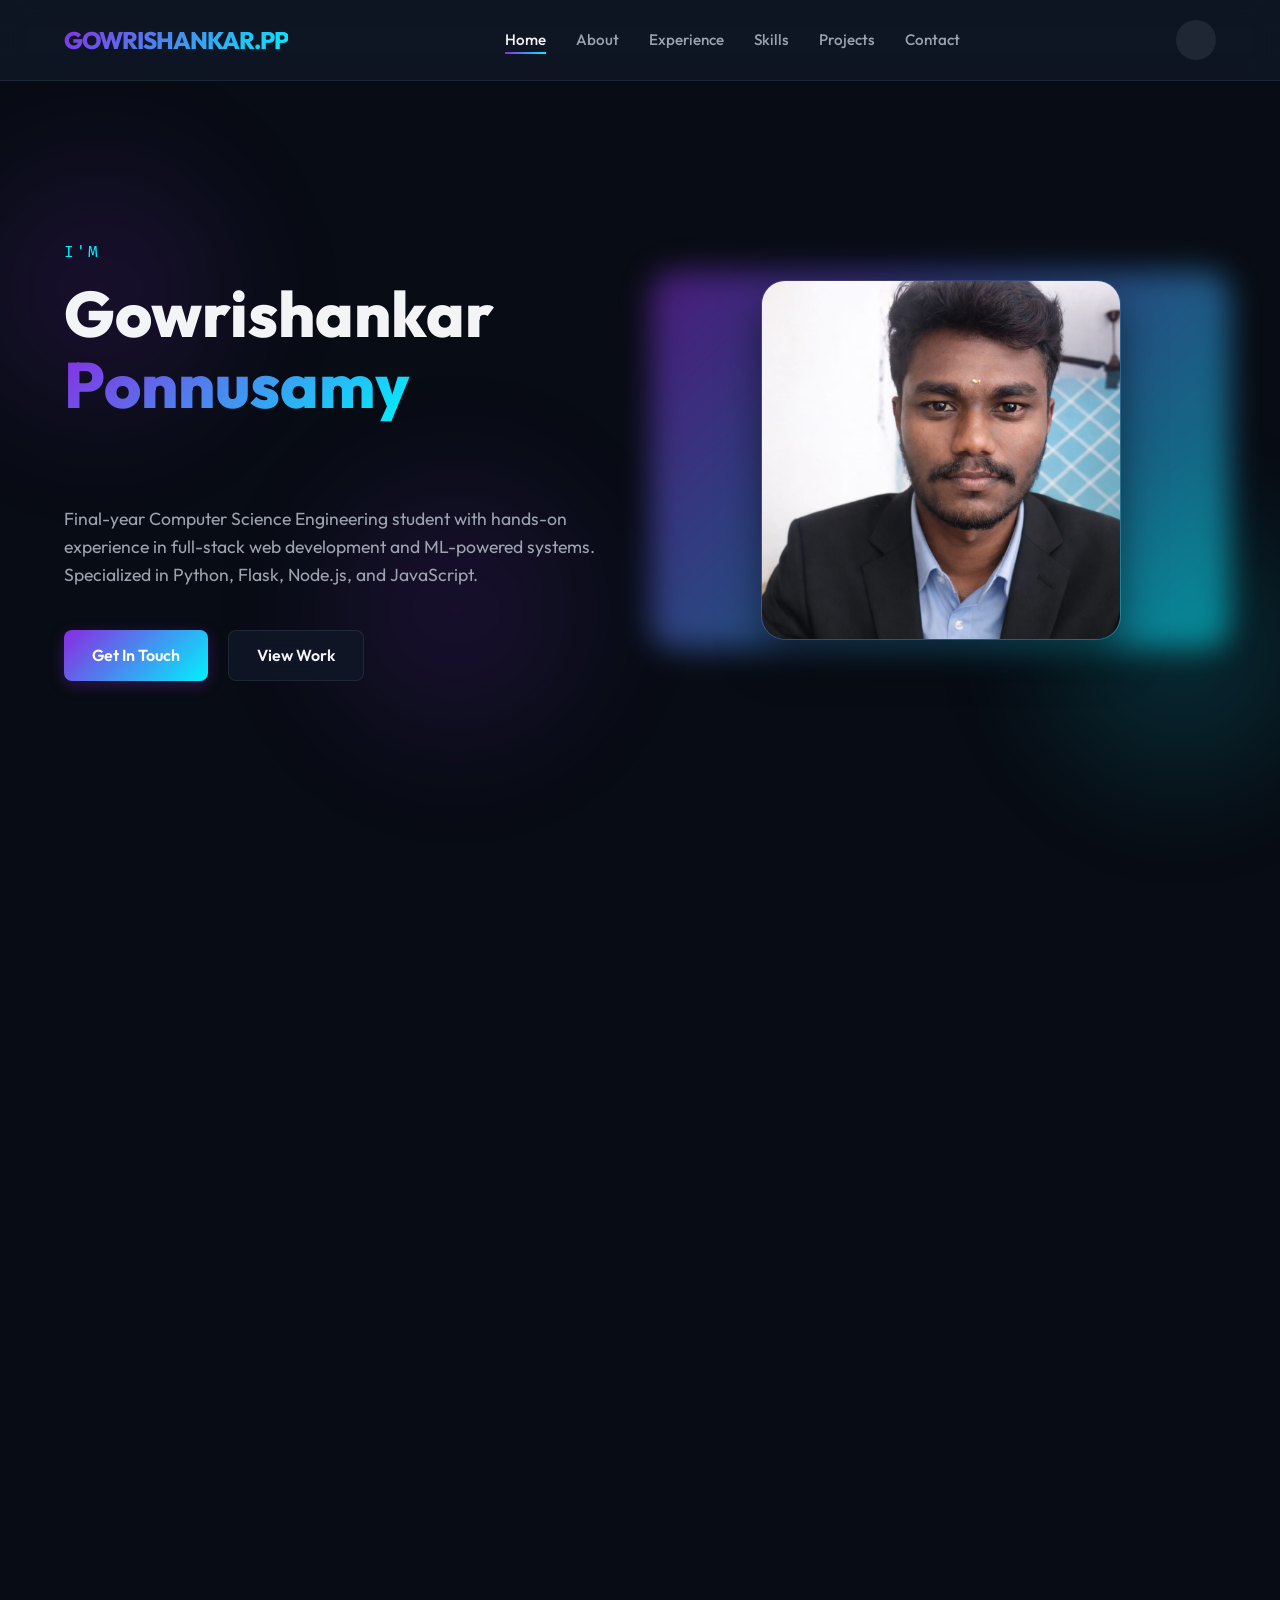
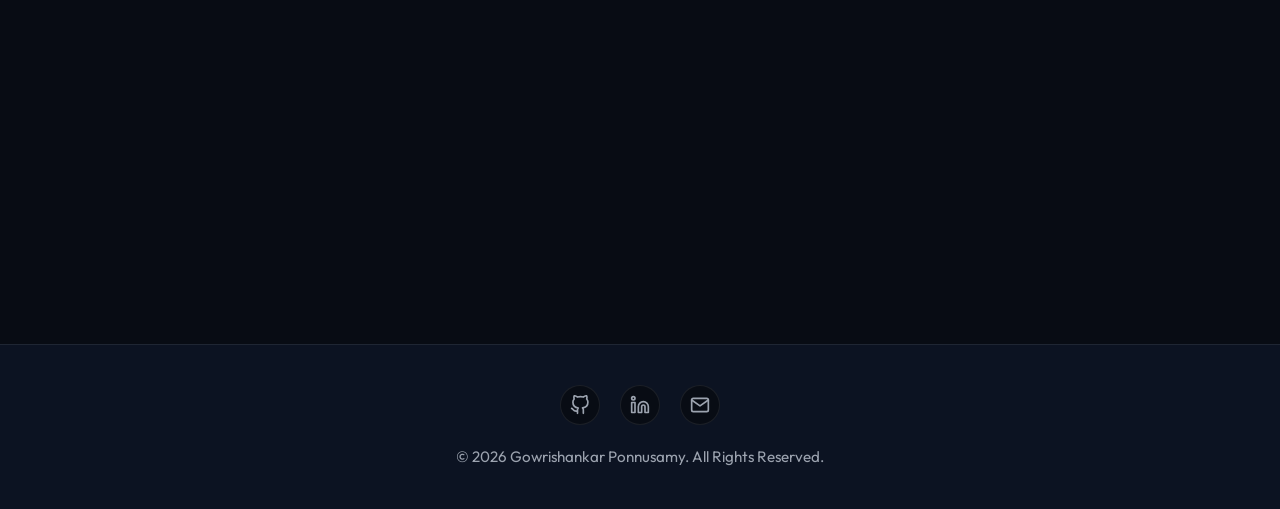
==== commit 90de94f6: "Update index.html" ====
--- a/index.html
+++ b/index.html
@@ -452,7 +452,9 @@
             <textarea id="form-message" class="form-input" placeholder=" " required></textarea>
             <label for="form-message" class="form-label">Your Message</label>
           </div>
-
+<input type="hidden" name="_captcha" value="false">
+<input type="hidden" name="_subject" value="Portfolio Contact Form">
+<input type="hidden" name="_next" value="https://gowrigs2006.github.io/protfolio/">
           <button type="submit" class="btn btn-primary" style="border: none; width: 100%;">Send Message</button>
         </form>
         
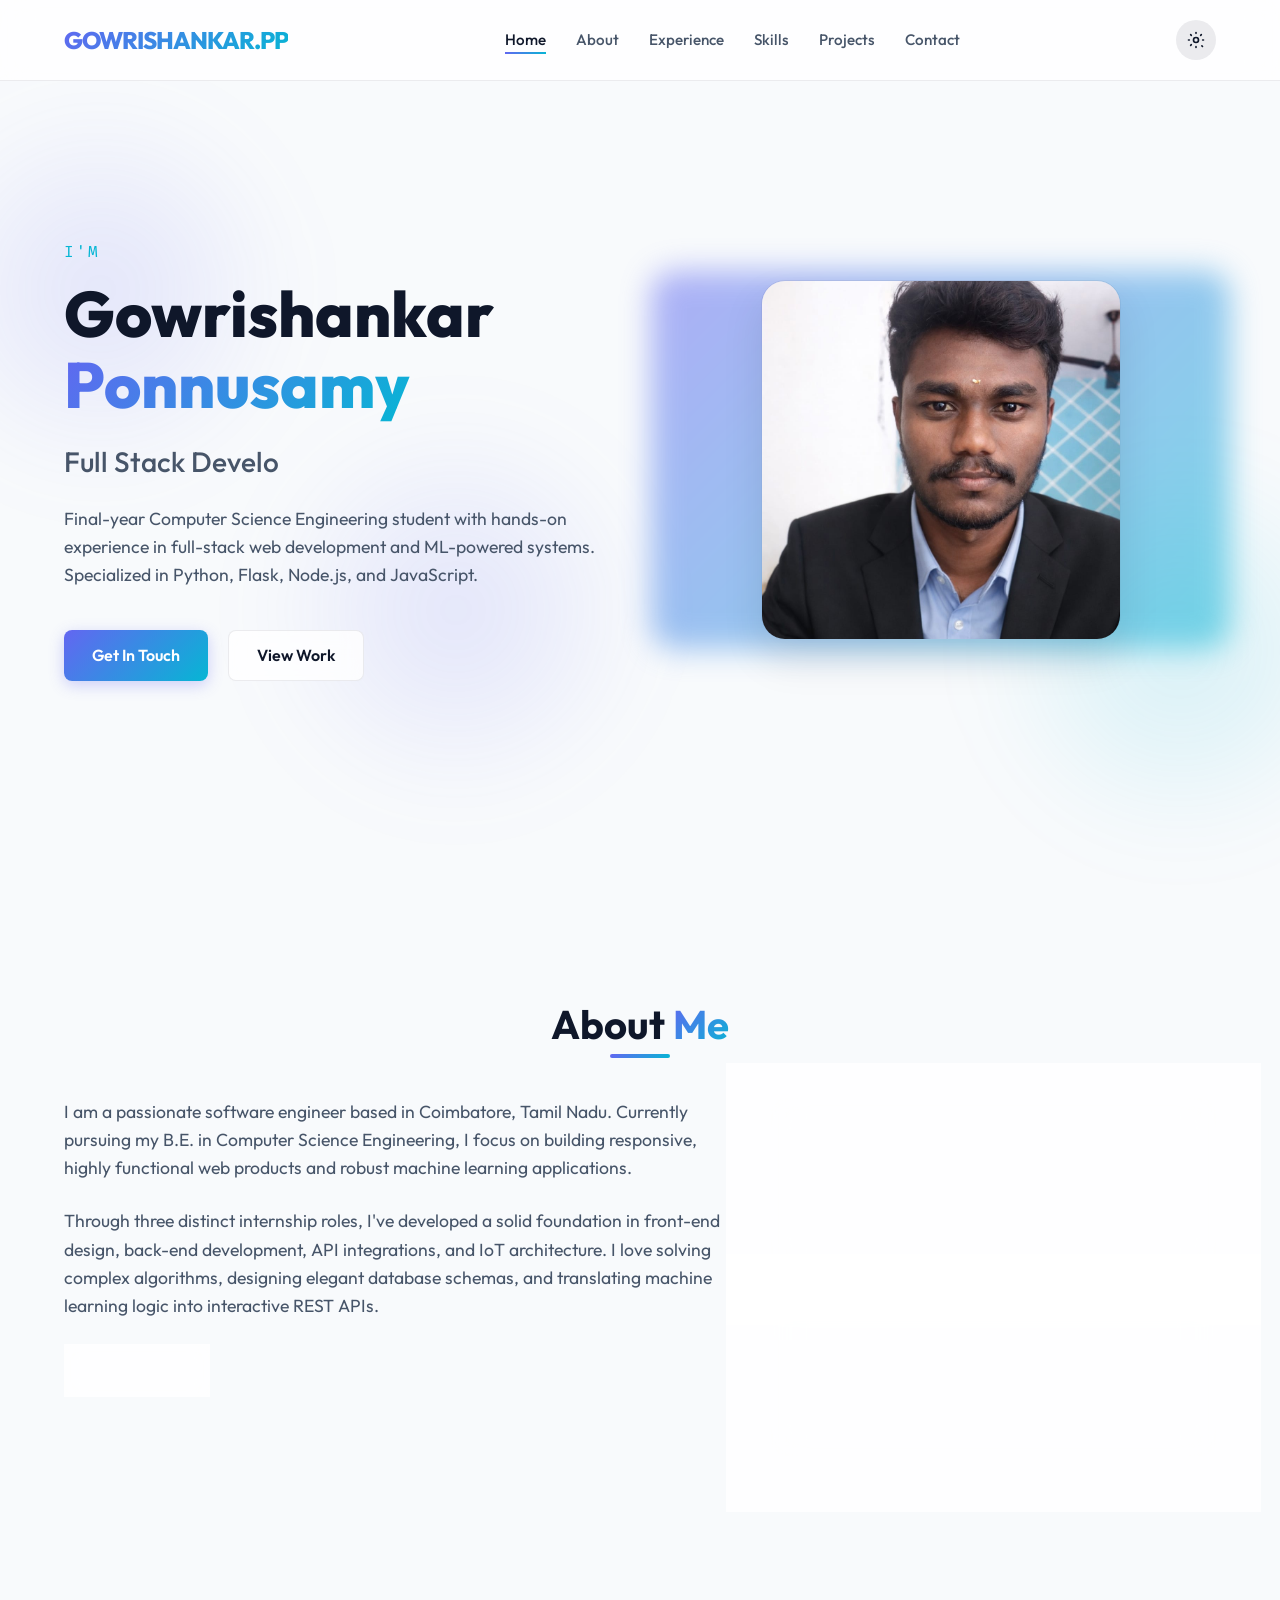
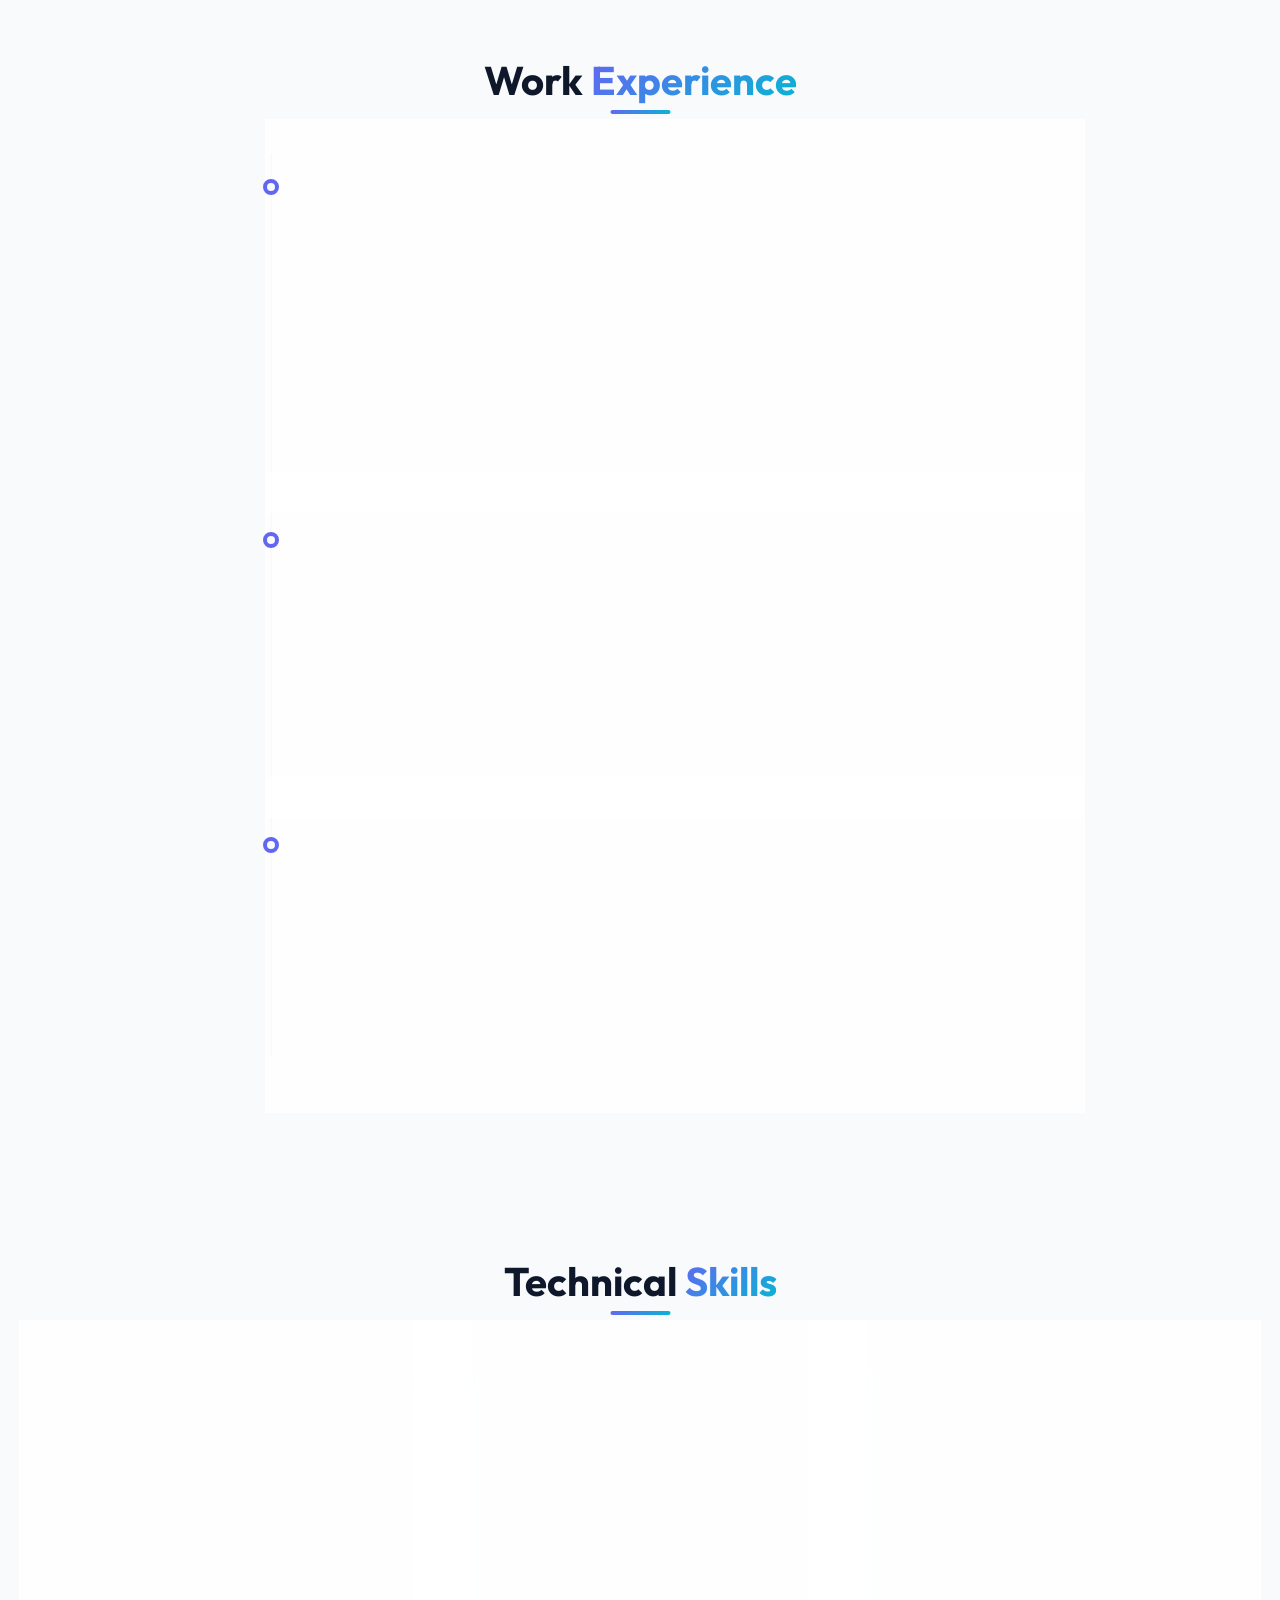
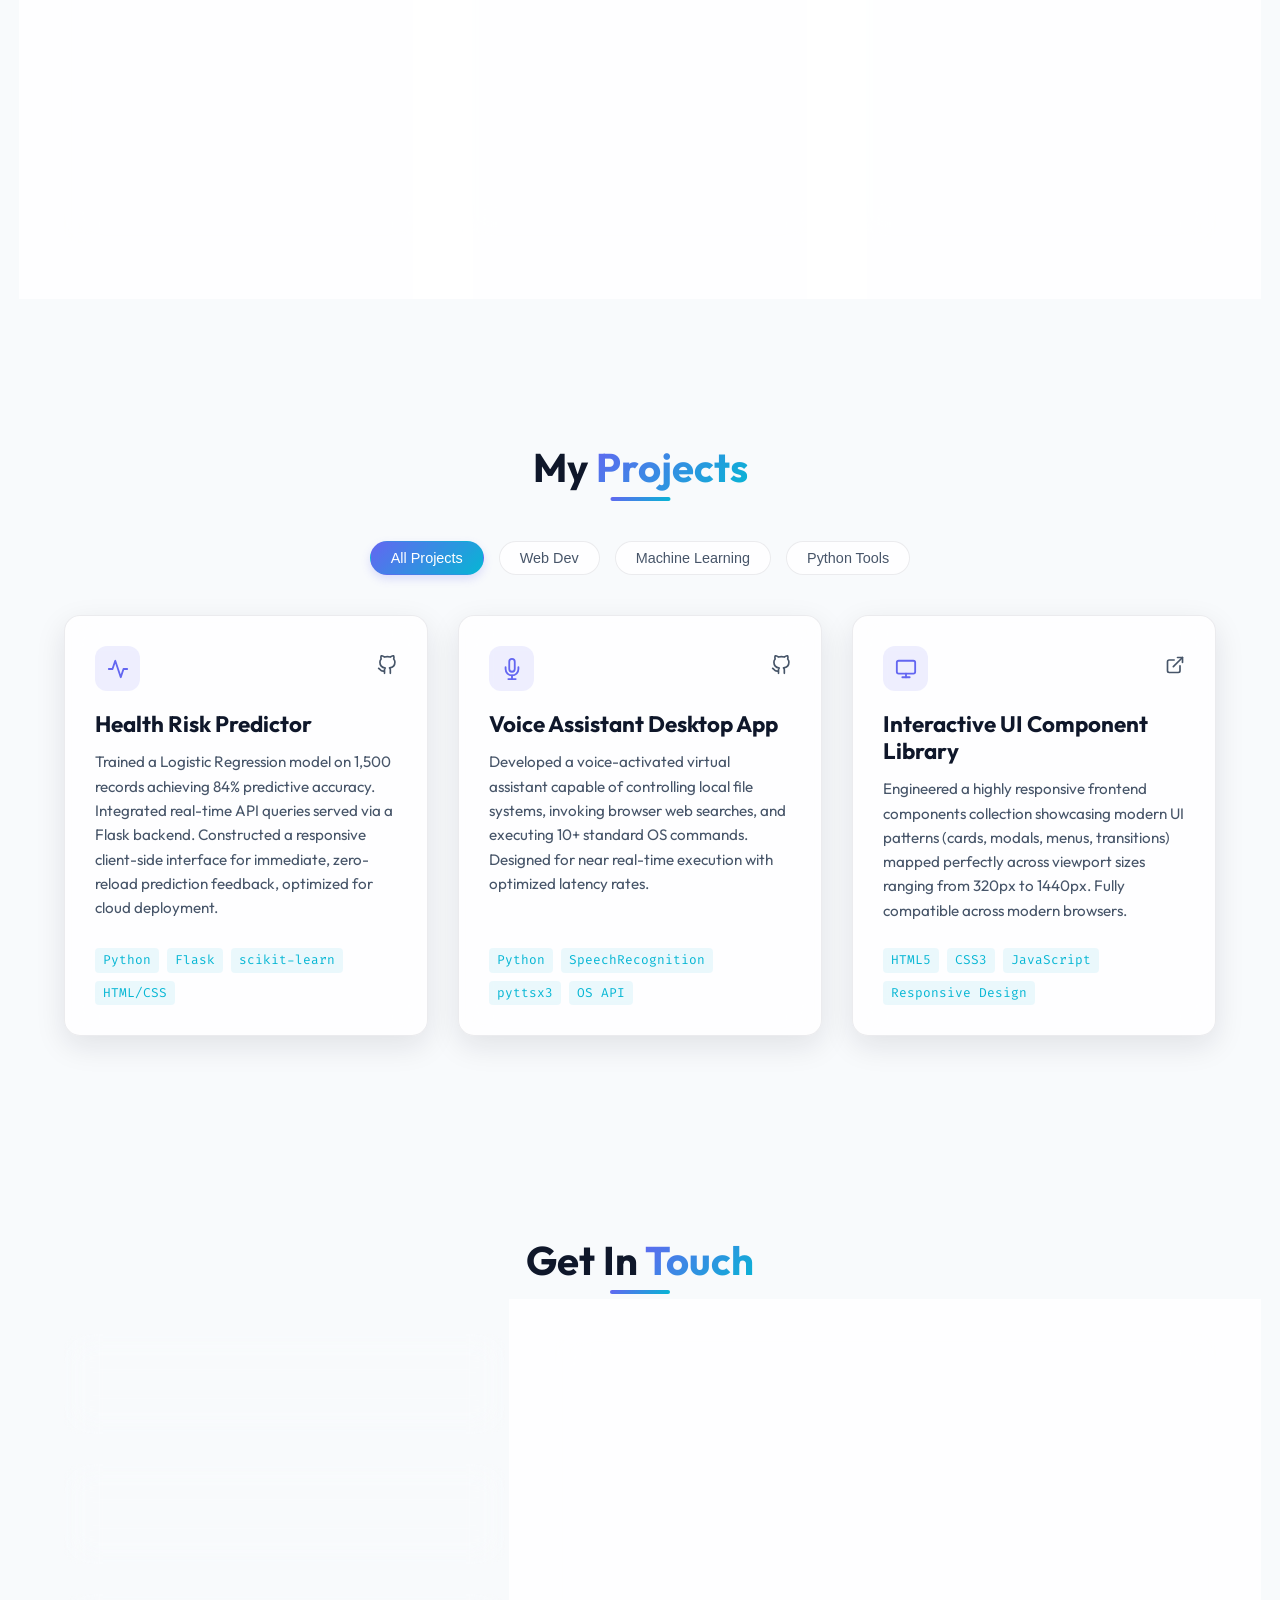
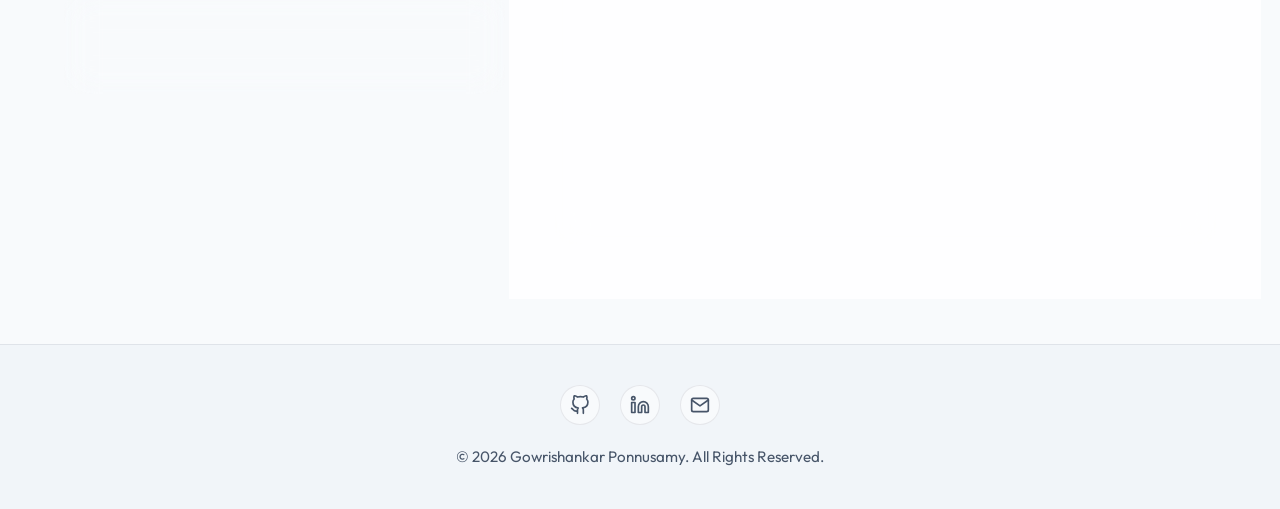
==== commit e5d5a7b5: "Update index.html" ====
--- a/index.html
+++ b/index.html
@@ -434,22 +434,22 @@
       <div class="glass-card contact-form-container">
         <form action="https://formsubmit.co/gowrishankargs1502@gmail.com" method="POST">
           <div class="form-group">
-            <input type="text" id="form-name" class="form-input" placeholder=" " required>
+            <input type="text" name="name" id="form-name" class="form-input" placeholder=" " required>
             <label for="form-name" class="form-label">Full Name</label>
           </div>
 
           <div class="form-group">
-            <input type="email" id="form-email" class="form-input" placeholder=" " required>
+            <input type="email" name="email" id="form-email" class="form-input" placeholder=" " required>
             <label for="form-email" class="form-label">Email Address</label>
           </div>
 
           <div class="form-group">
-            <input type="text" id="form-subject" class="form-input" placeholder=" " required>
+            <input type="text" name="subject" id="form-subject" class="form-input" placeholder=" " required>
             <label for="form-subject" class="form-label">Subject</label>
           </div>
 
           <div class="form-group">
-            <textarea id="form-message" class="form-input" placeholder=" " required></textarea>
+            <textarea name="message" id="form-message" class="form-input" placeholder=" " required></textarea>
             <label for="form-message" class="form-label">Your Message</label>
           </div>
 <input type="hidden" name="_captcha" value="false">
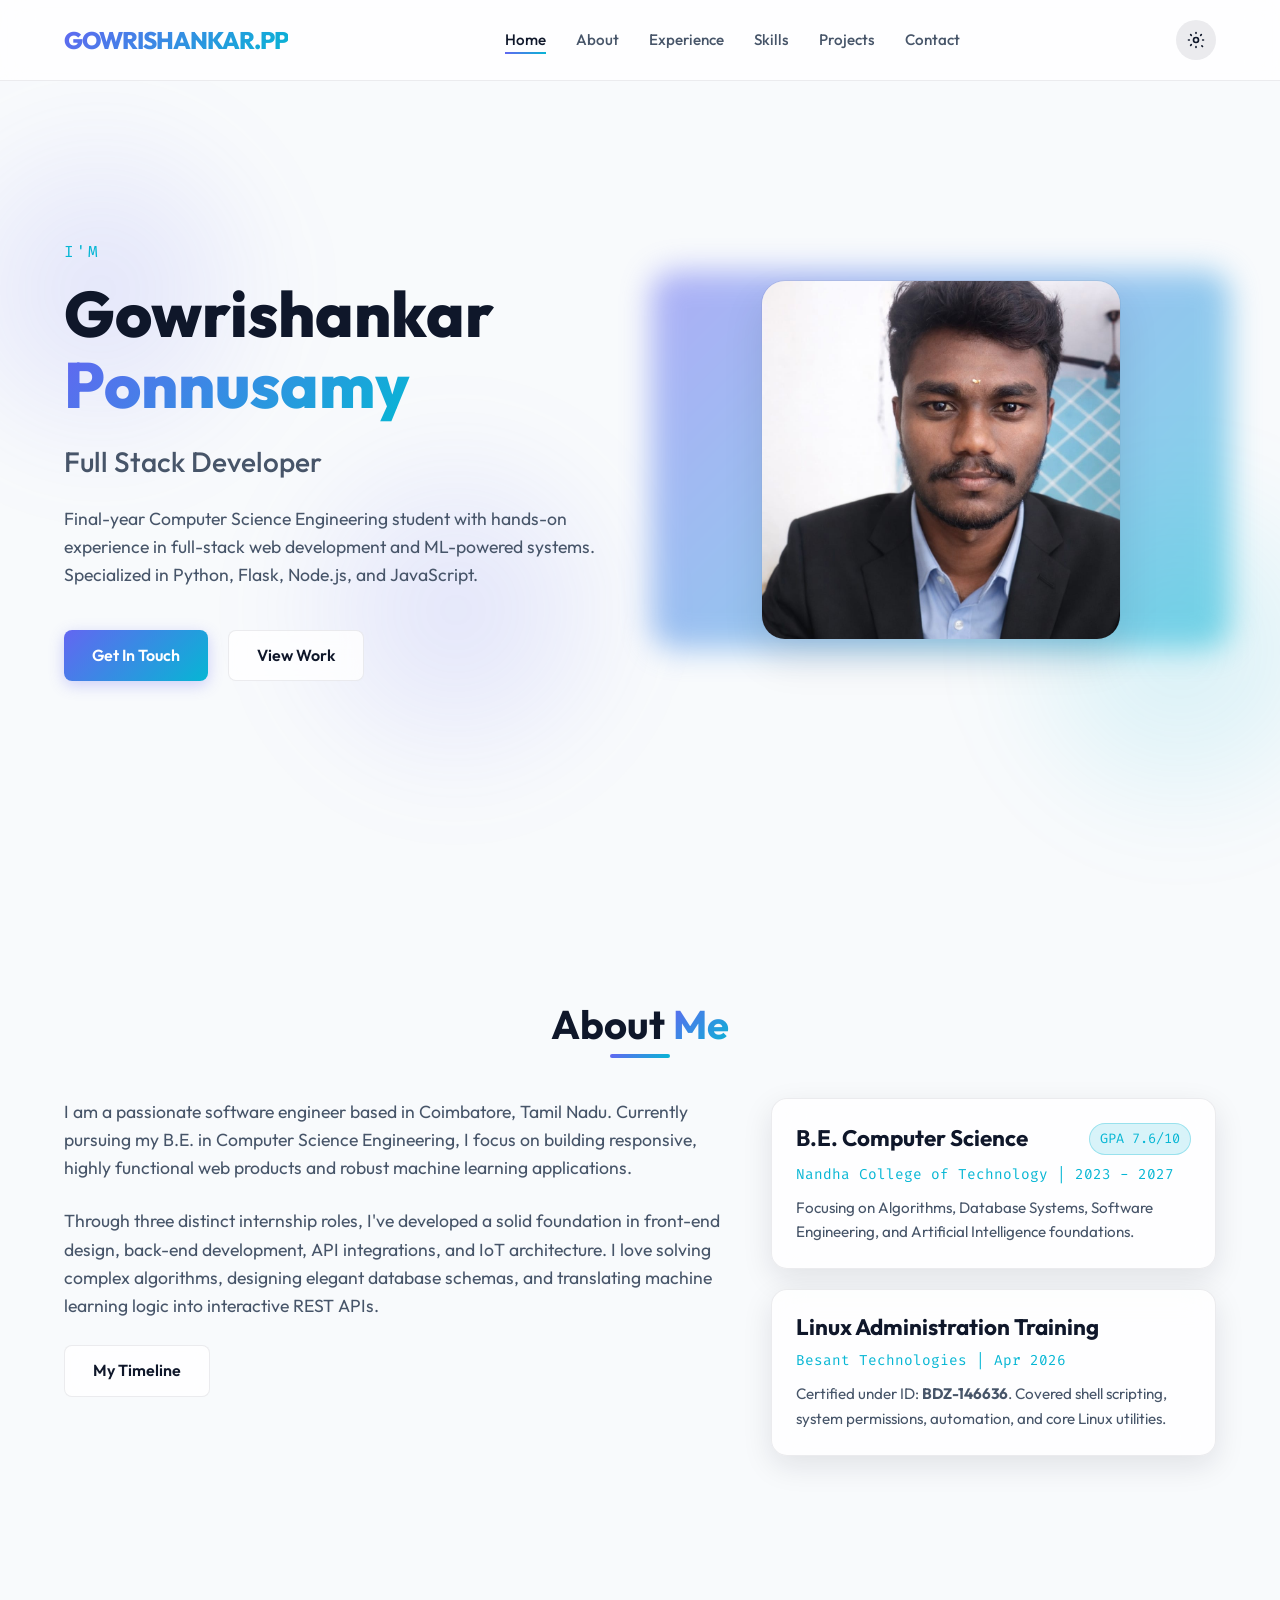
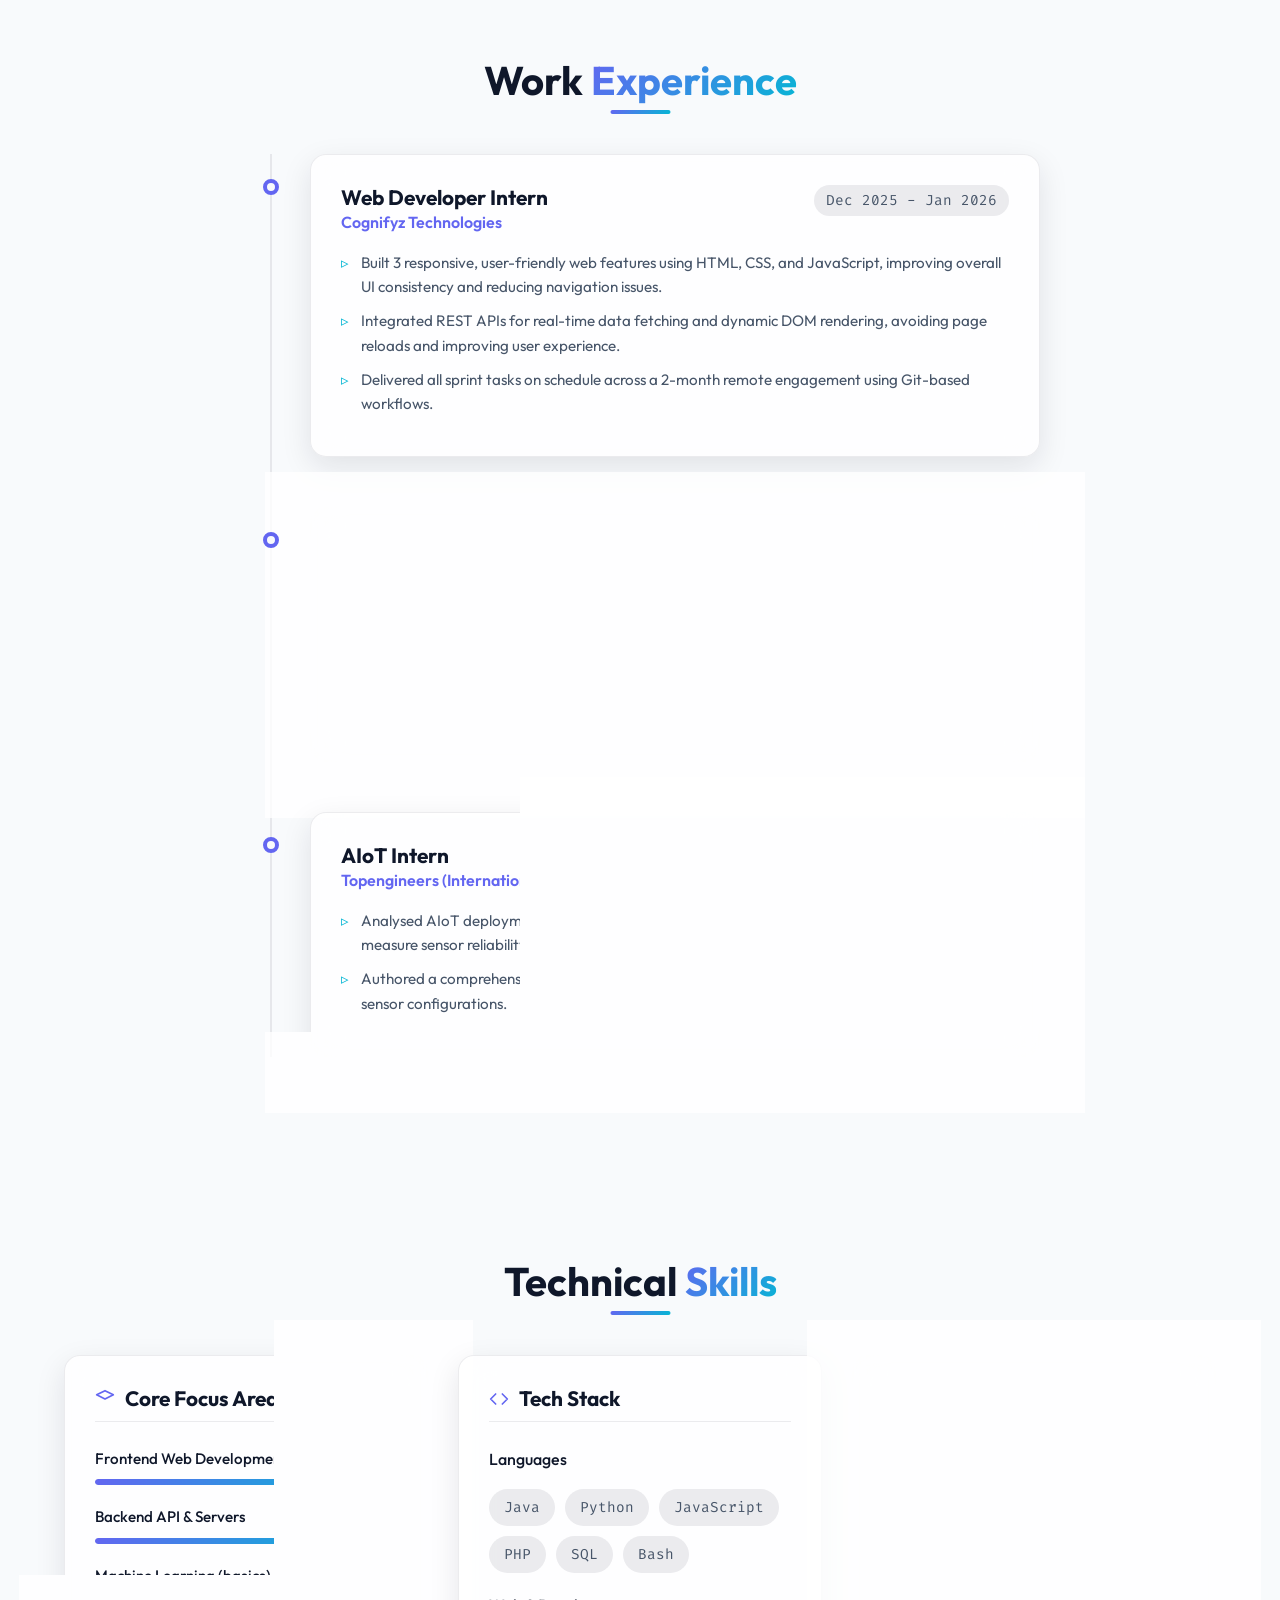
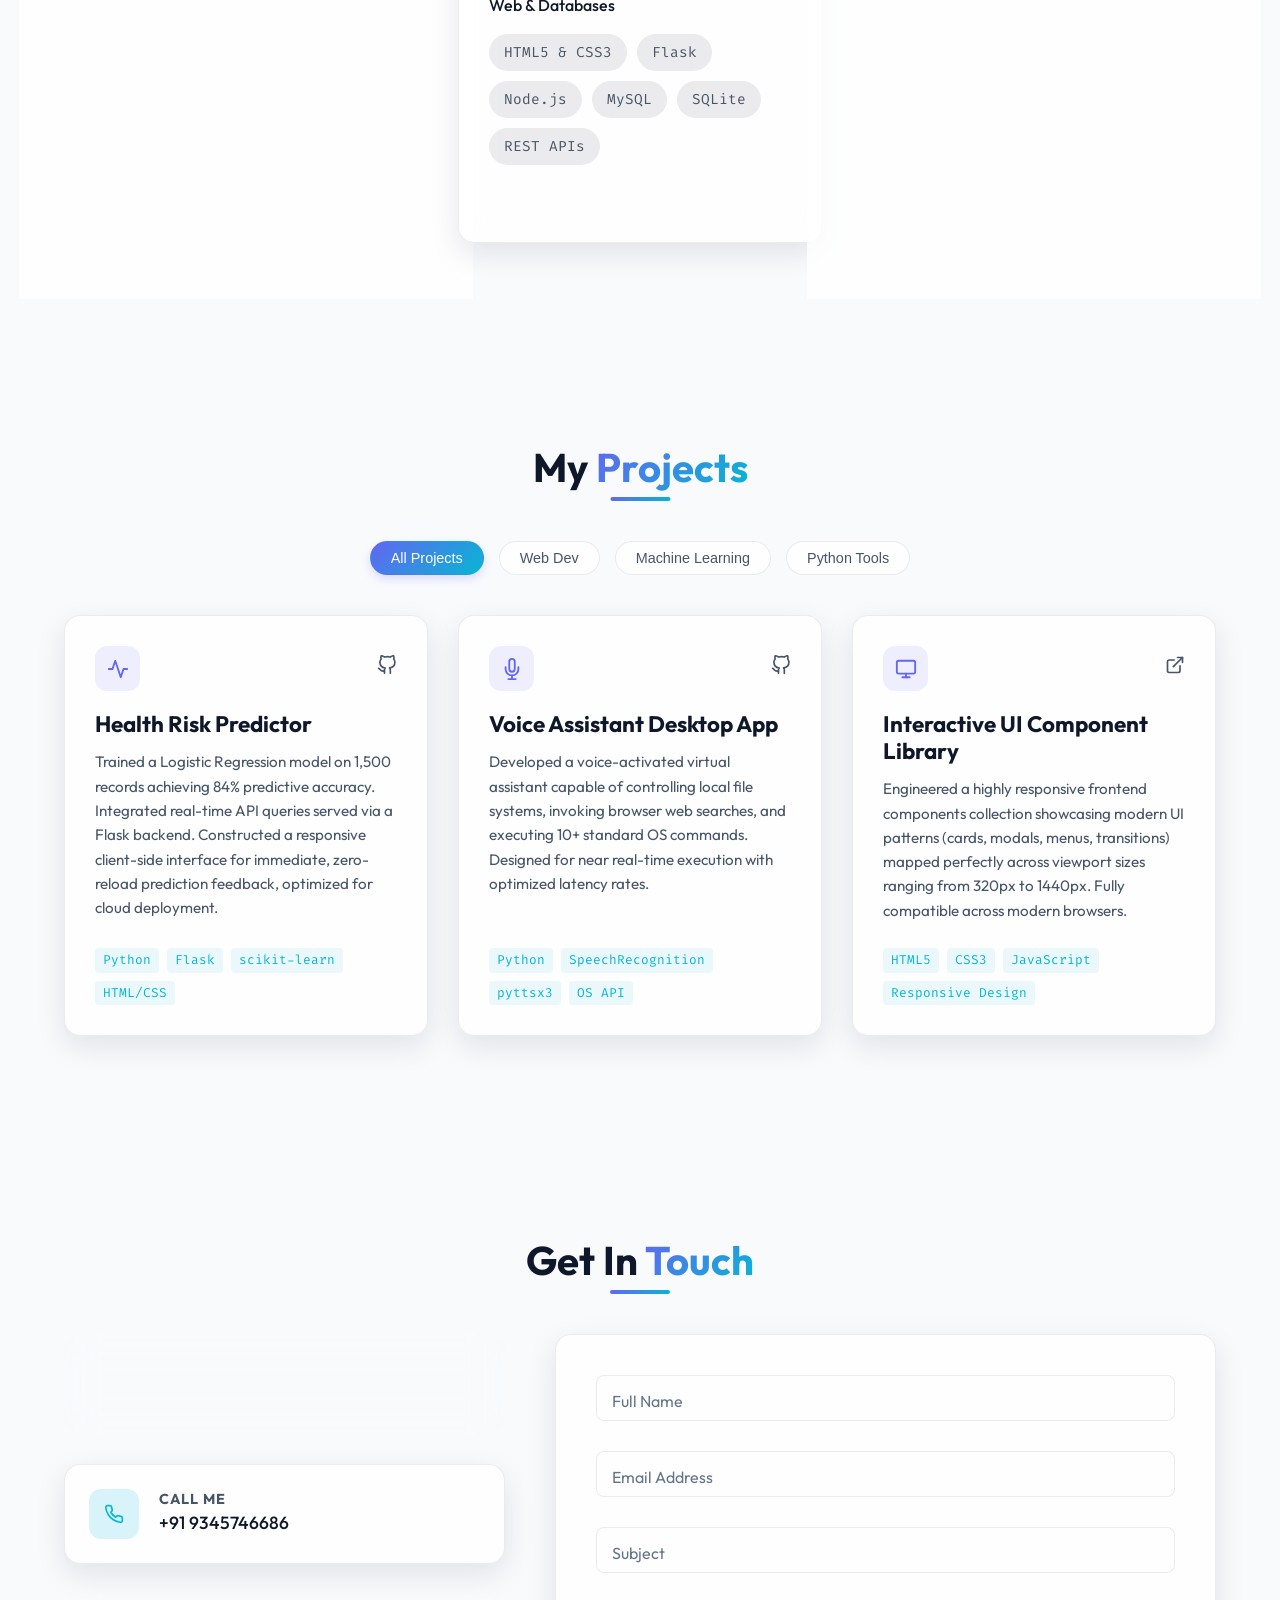
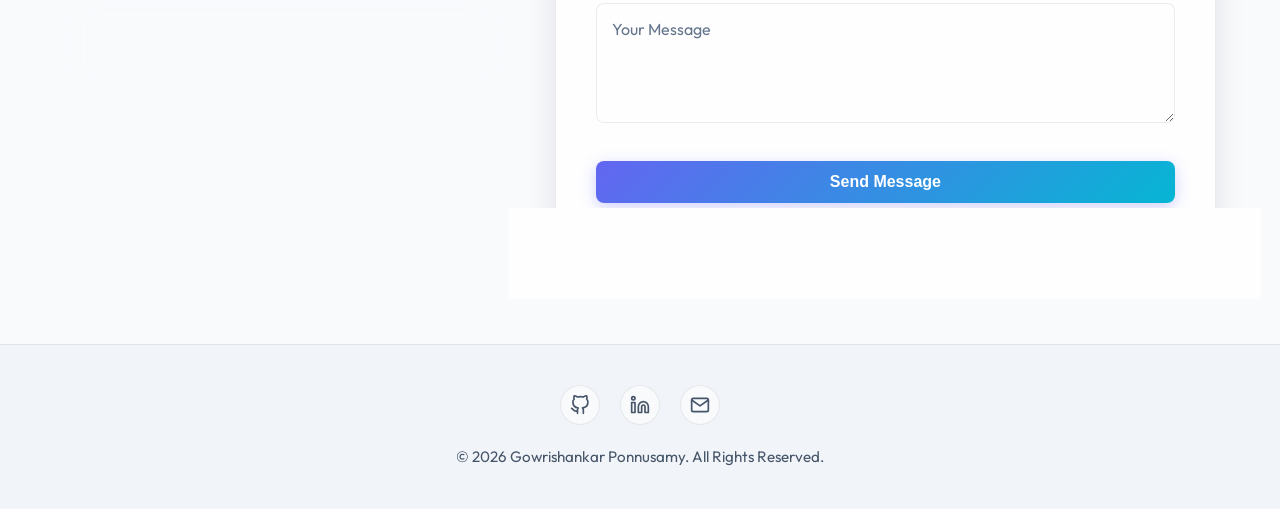
==== commit 3dfe083d: "Update index.html" ====
--- a/index.html
+++ b/index.html
@@ -91,7 +91,7 @@
         <div class="glass-card credential-card">
           <div class="credential-title">
             <h3>B.E. Computer Science</h3>
-            <span class="gpa-badge">GPA 7.9/10</span>
+            <span class="gpa-badge">GPA 7.6/10</span>
           </div>
           <p class="credential-meta">Nandha College of Technology | 2023 - 2027</p>
           <p class="credential-desc">Focusing on Algorithms, Database Systems, Software Engineering, and Artificial Intelligence foundations.</p>
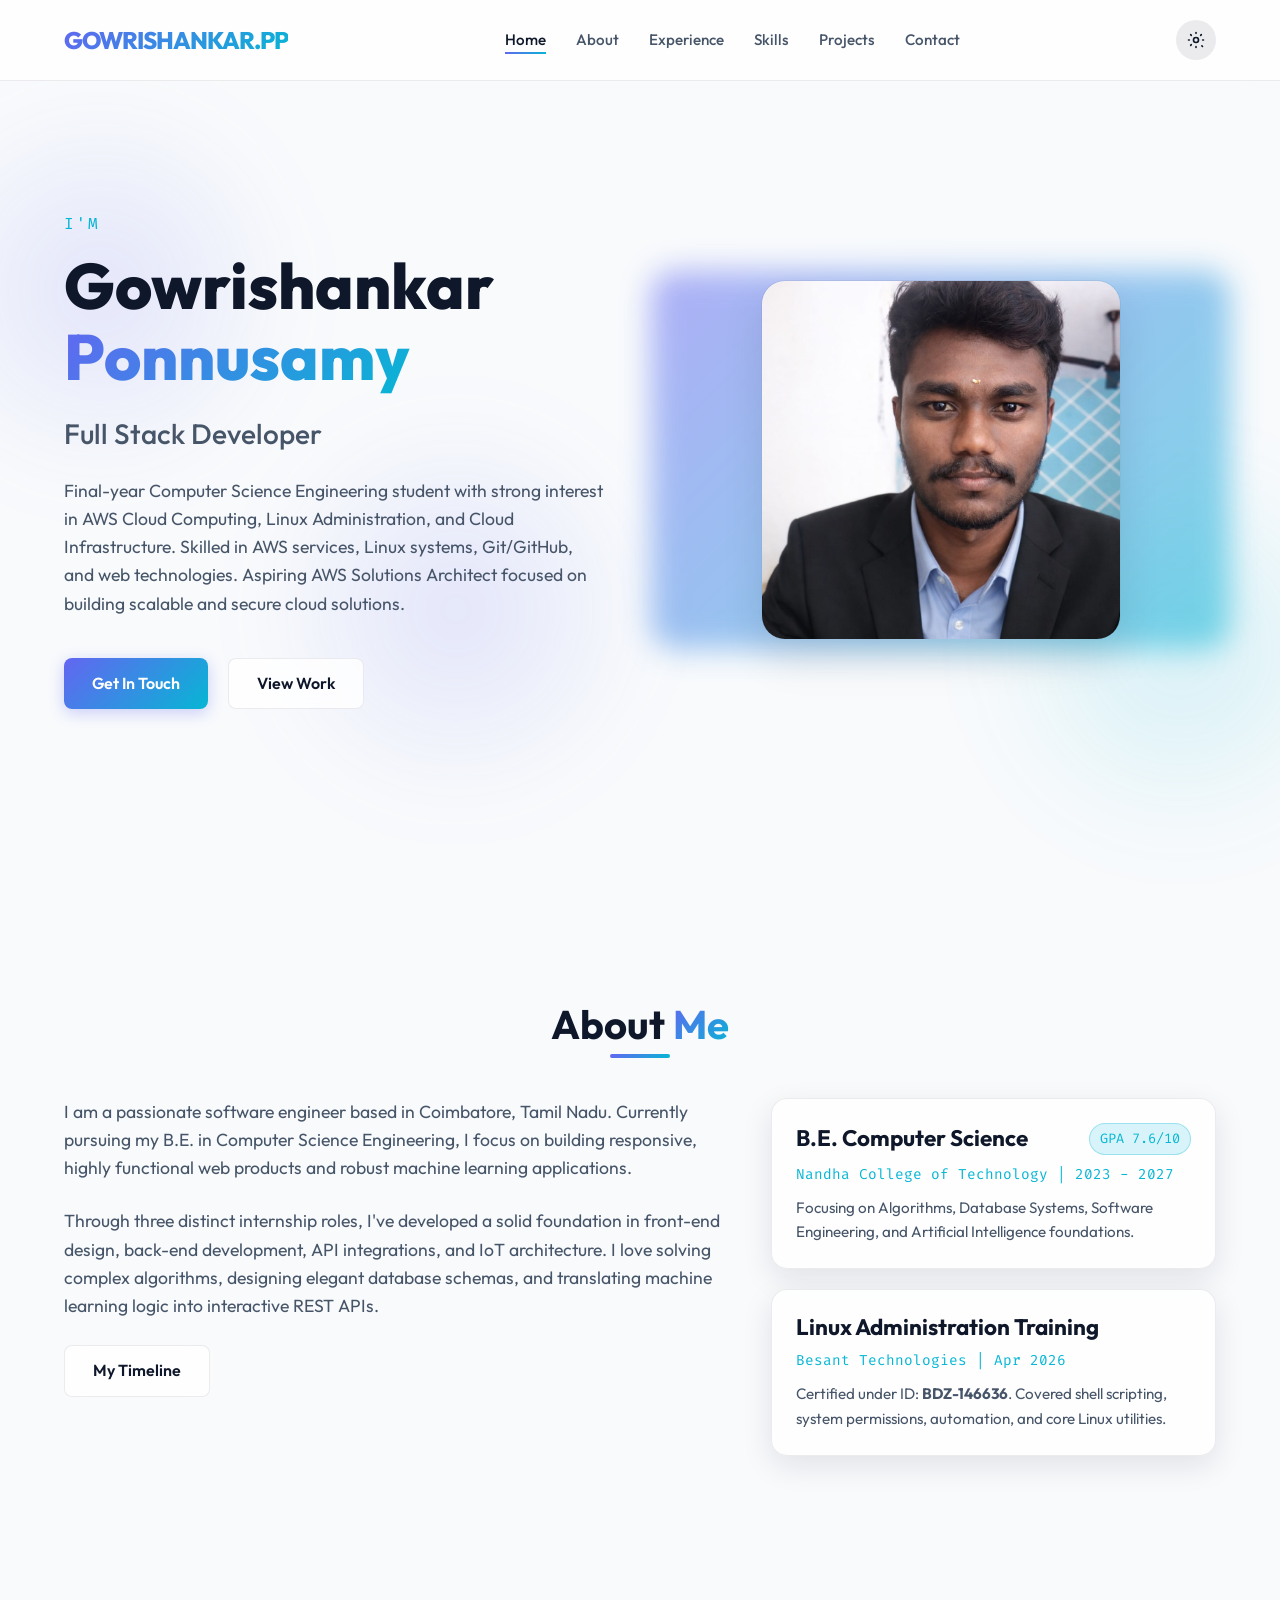
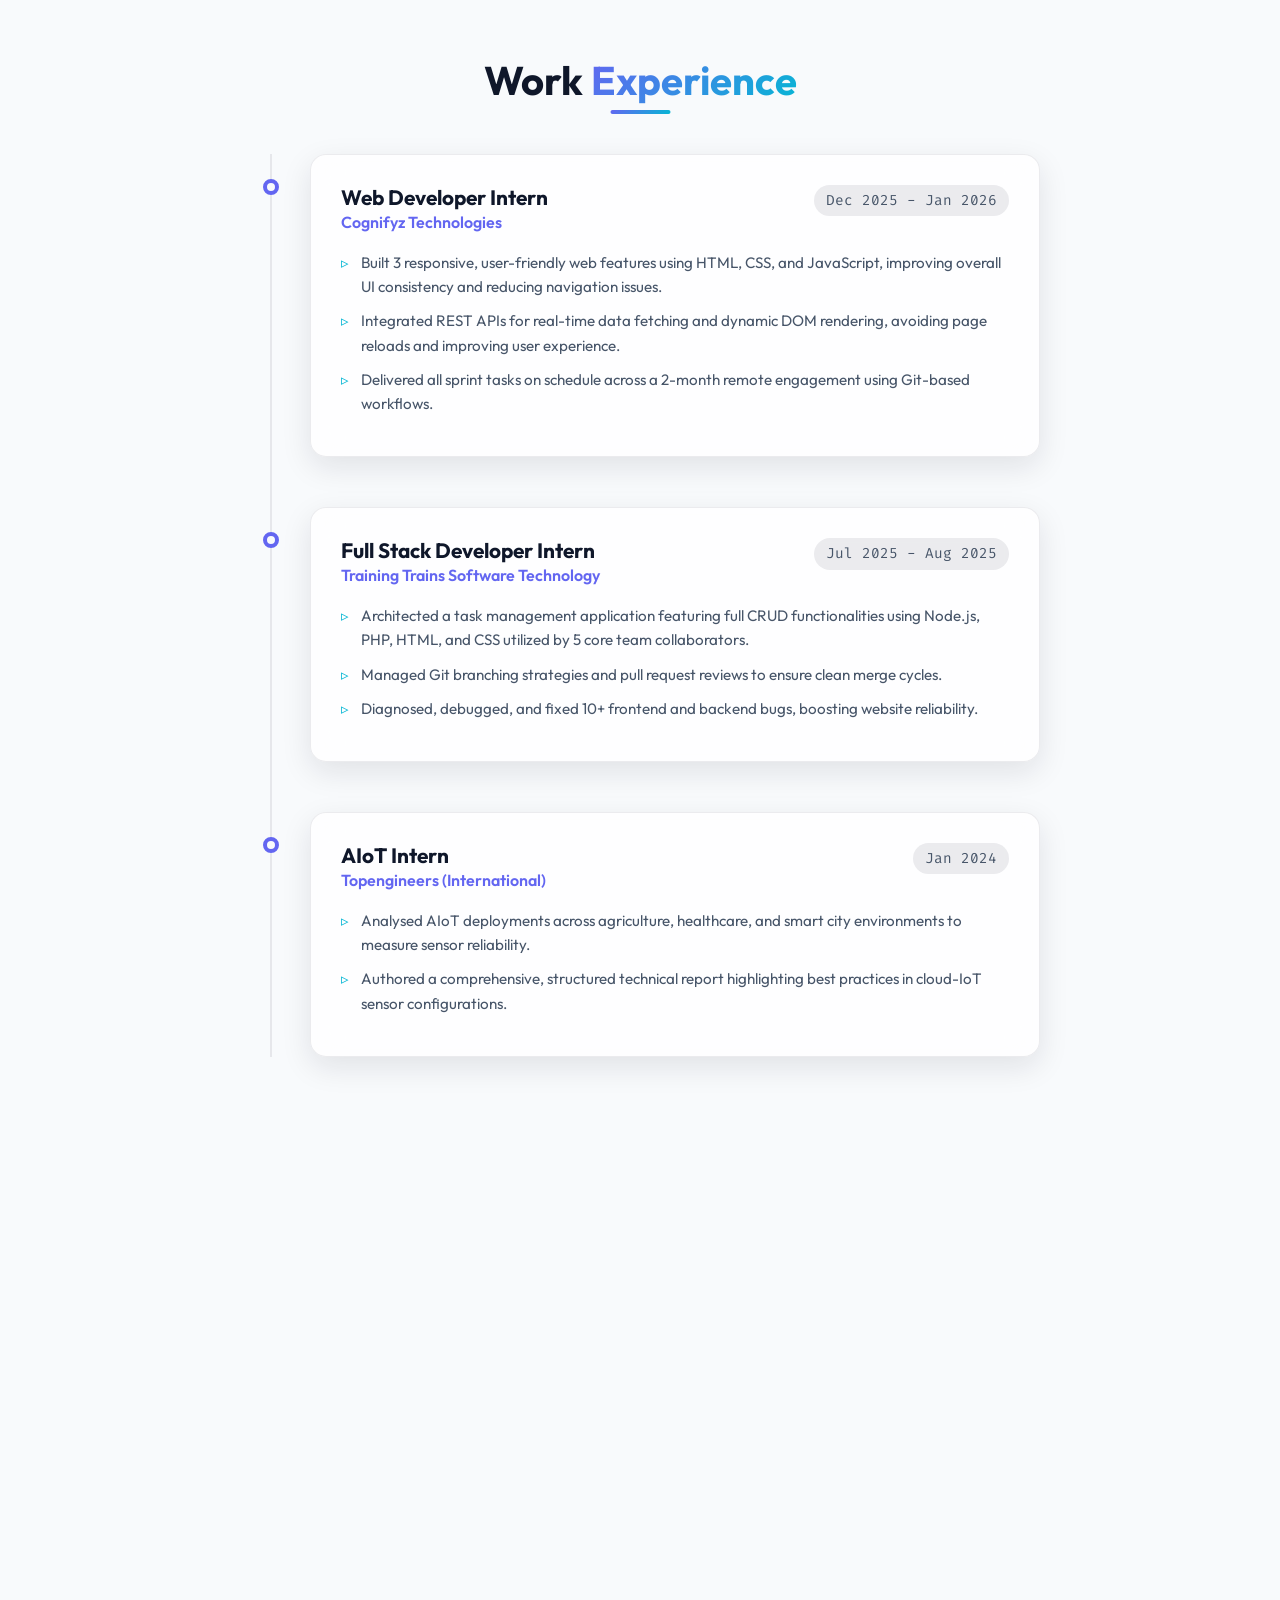
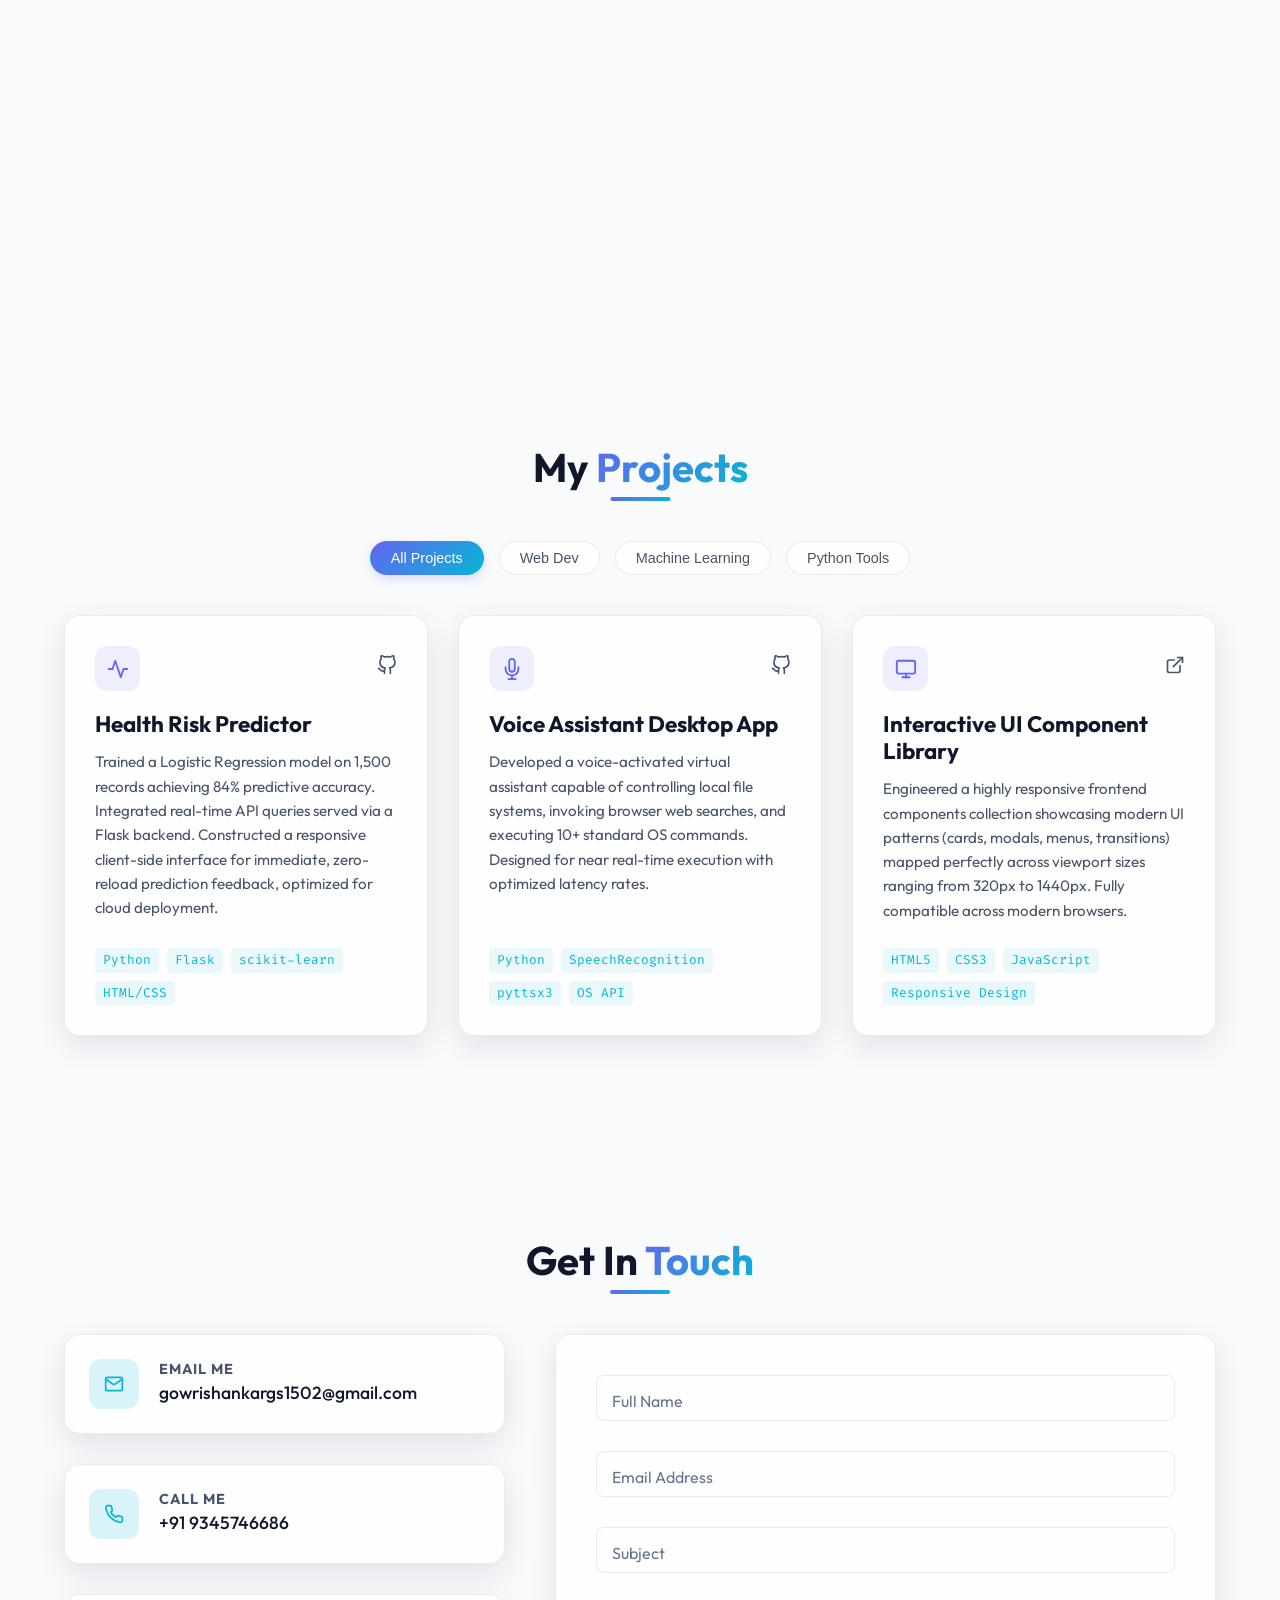
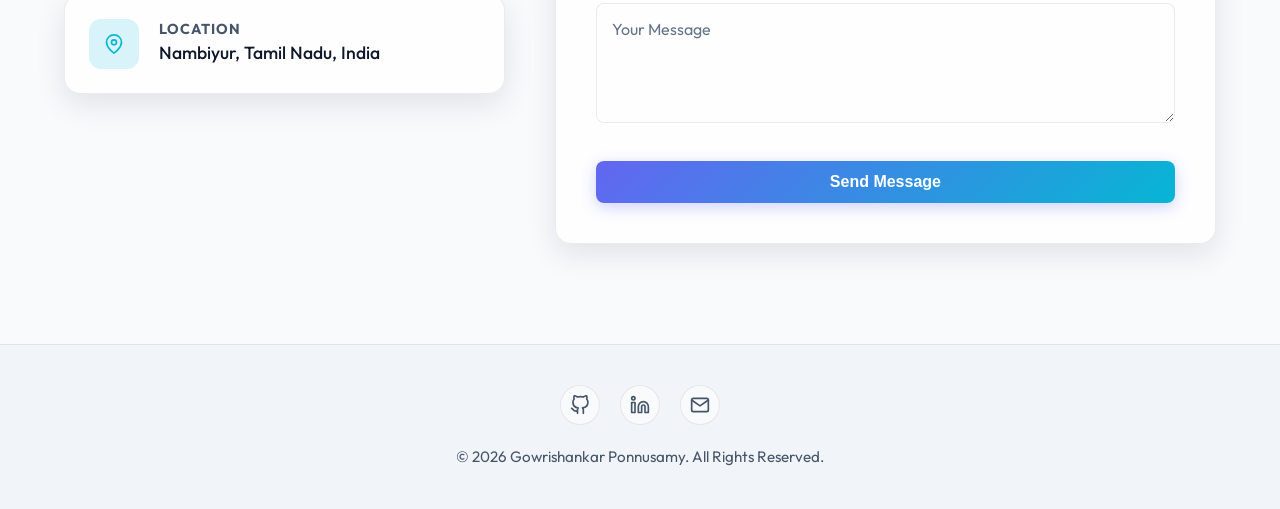
==== commit aff9cc6f: "Update index.html" ====
--- a/index.html
+++ b/index.html
@@ -55,7 +55,7 @@
         <span id="typing-text"></span>
       </div>
       <p class="hero-desc">
-        Final-year Computer Science Engineering student with hands-on experience in full-stack web development and ML-powered systems. Specialized in Python, Flask, Node.js, and JavaScript.
+        Final-year Computer Science Engineering student with strong interest in AWS Cloud Computing, Linux Administration, and Cloud Infrastructure. Skilled in AWS services, Linux systems, Git/GitHub, and web technologies. Aspiring AWS Solutions Architect focused on building scalable and secure cloud solutions.
       </p>
       <div class="hero-btns">
         <a href="#contact" class="btn btn-primary">Get In Touch</a>
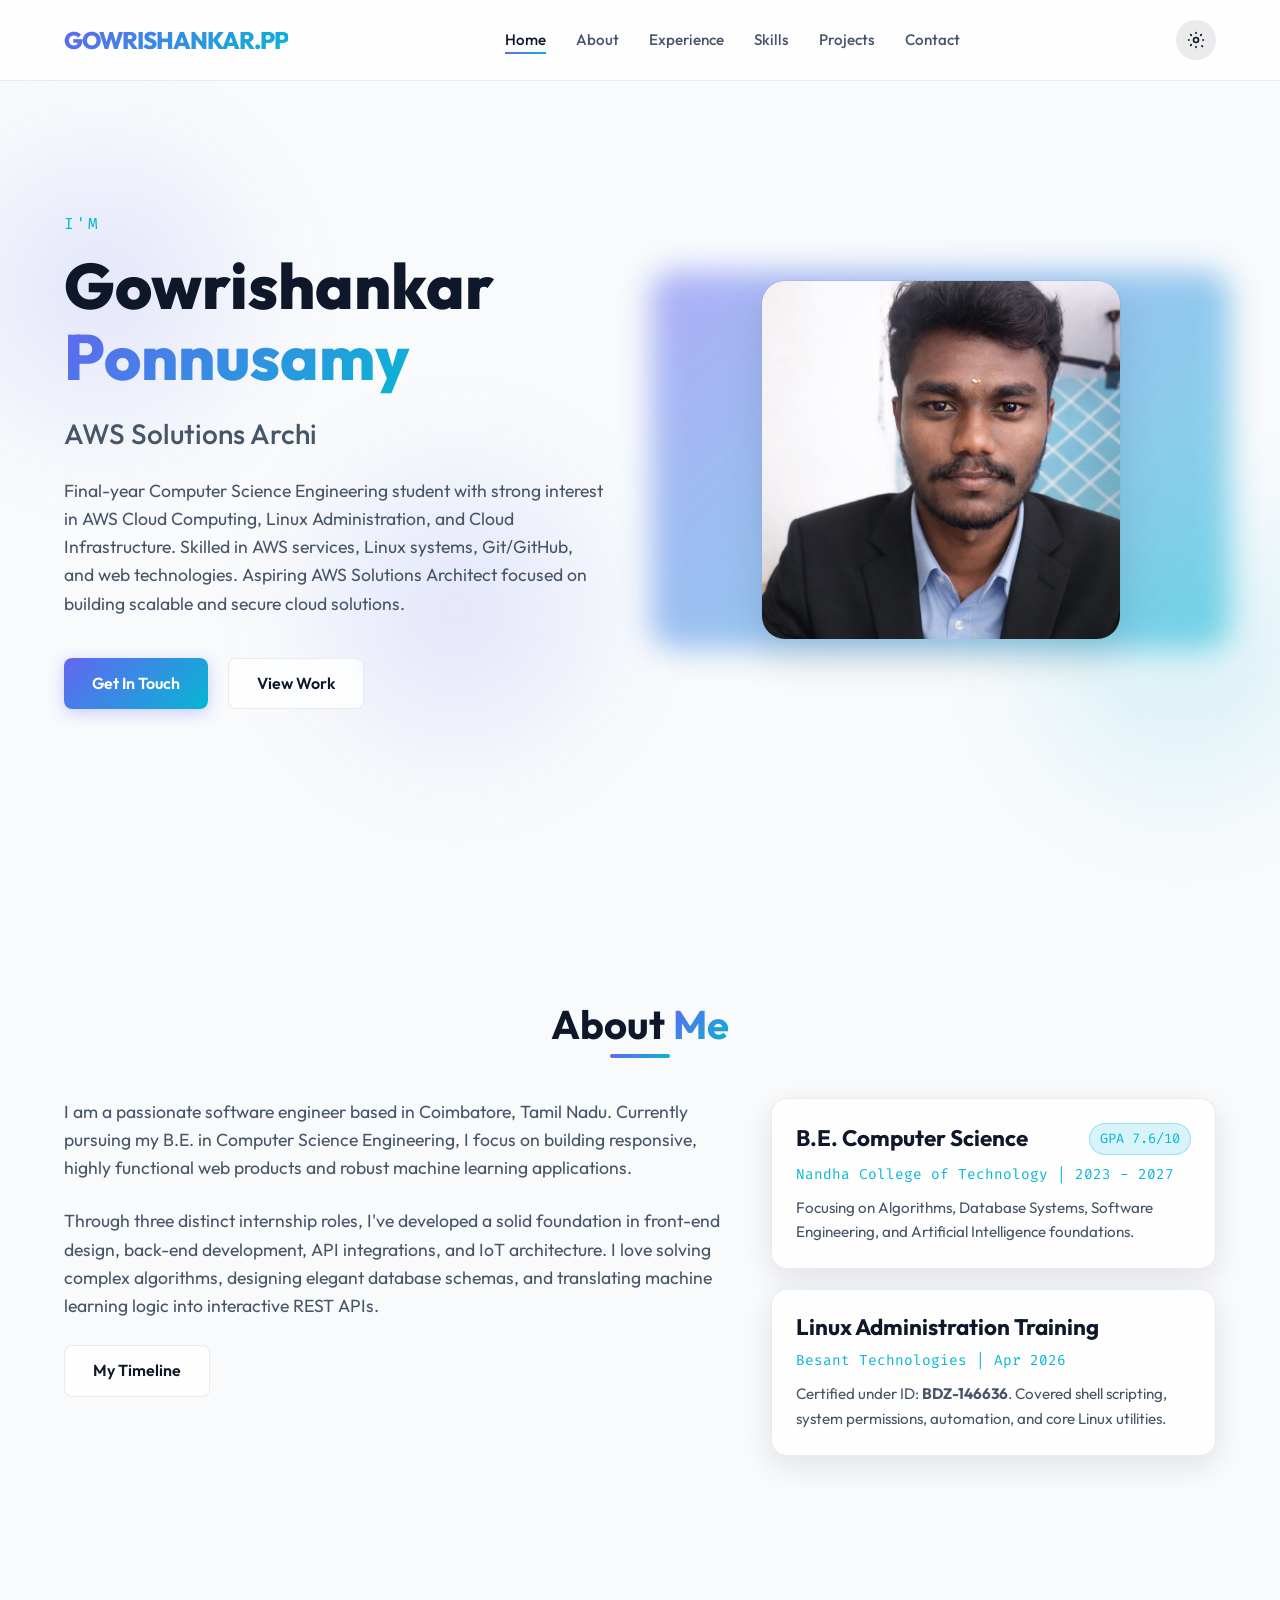
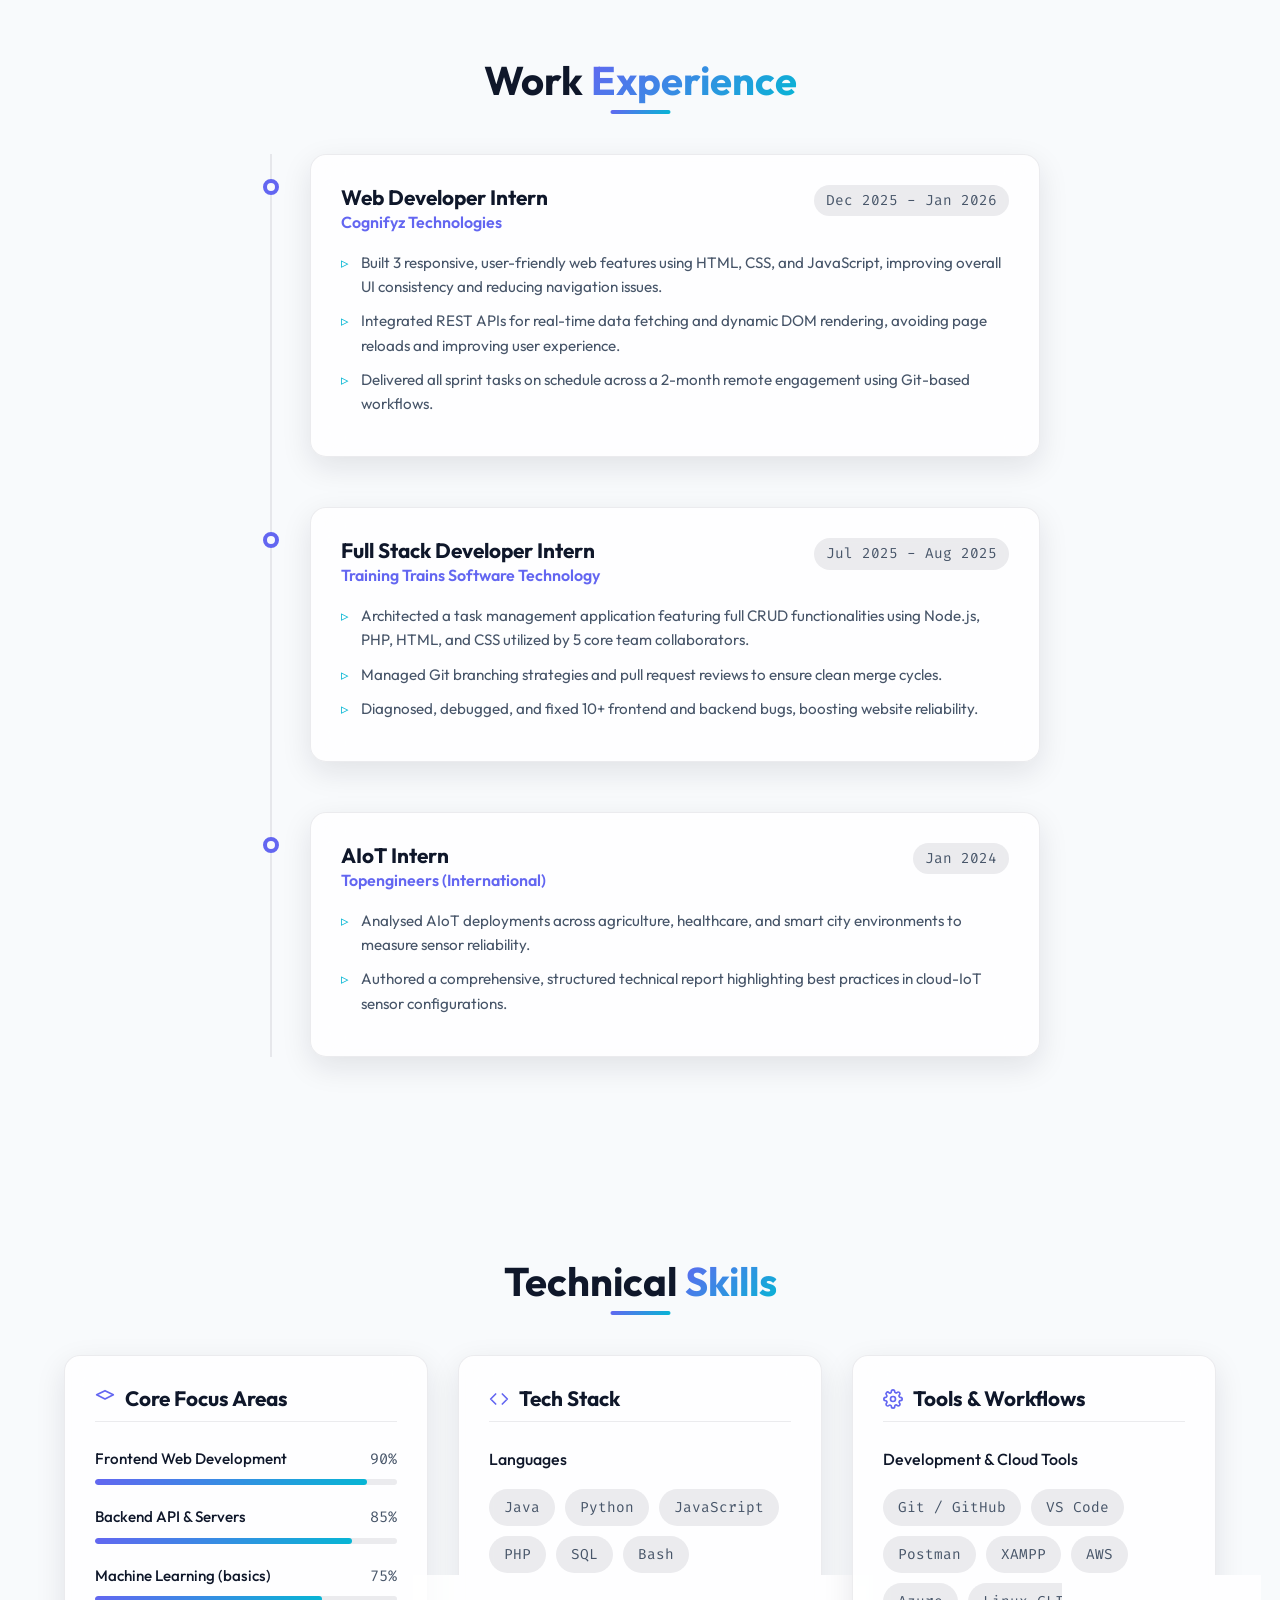
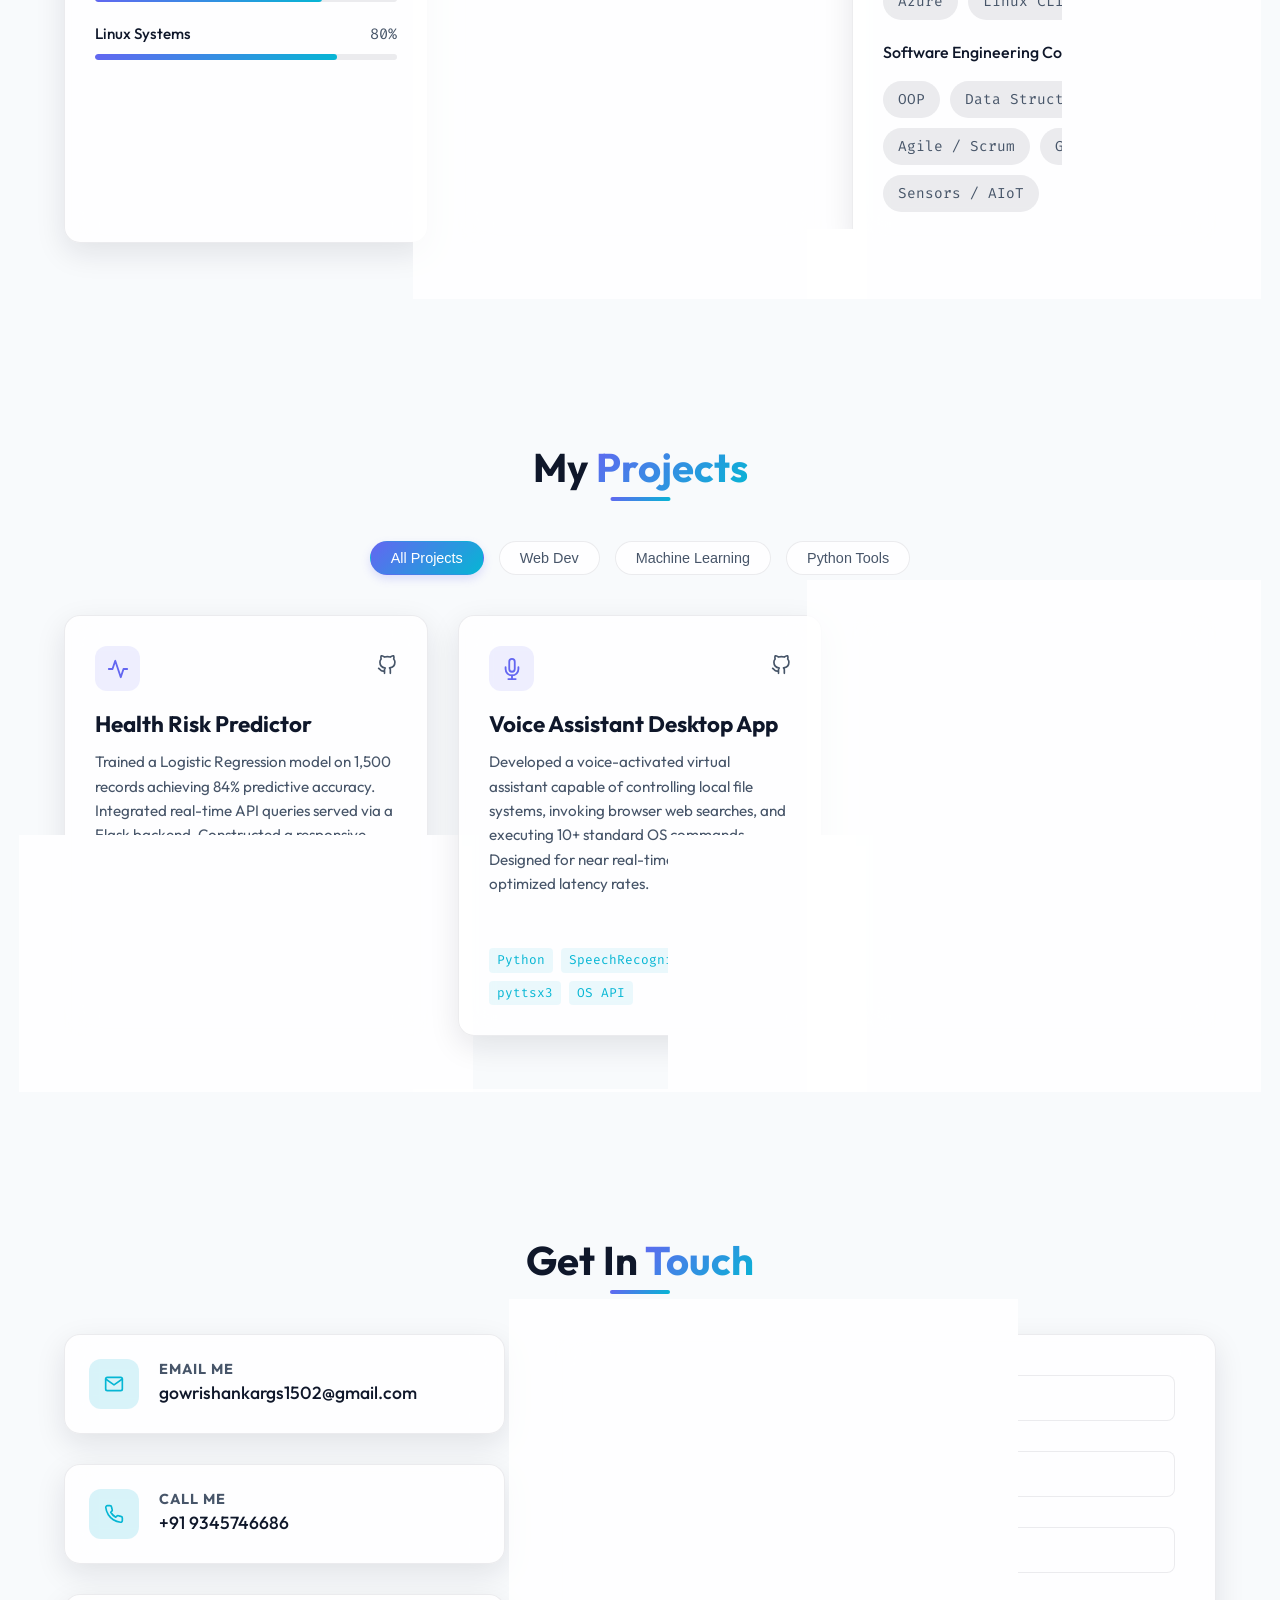
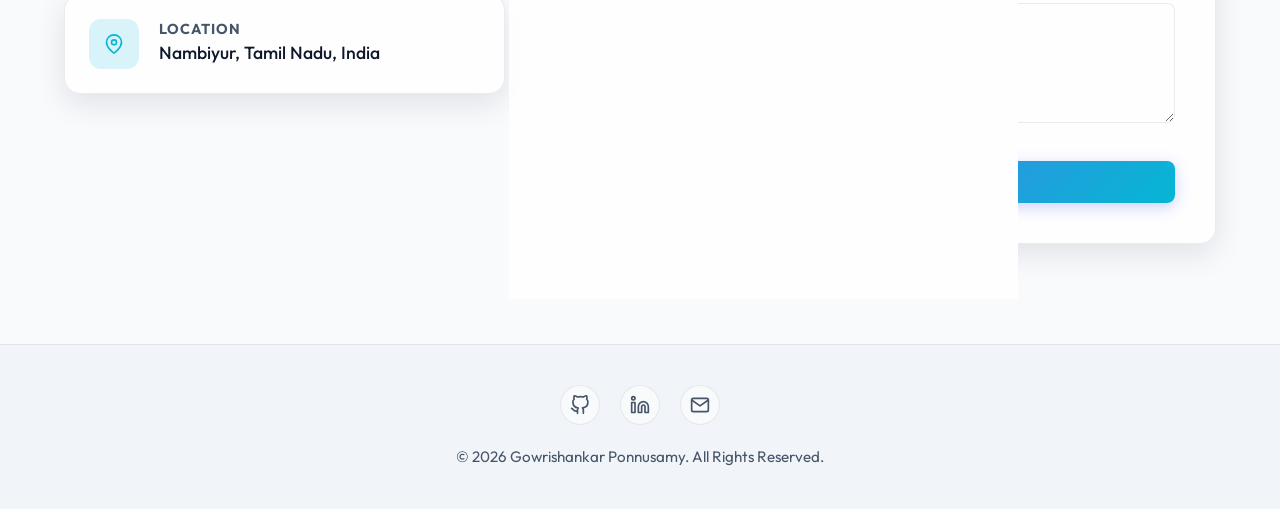
==== commit e3a01191: "Update index.html" ====
--- a/index.html
+++ b/index.html
@@ -433,6 +433,7 @@
       <!-- Form -->
       <div class="glass-card contact-form-container">
         <form action="https://formsubmit.co/gowrishankargs1502@gmail.com" method="POST">
+          <input type="hidden" name="_subject" value="New Portfolio Contact Form Submission">
           <div class="form-group">
             <input type="text" name="name" id="form-name" class="form-input" placeholder=" " required>
             <label for="form-name" class="form-label">Full Name</label>
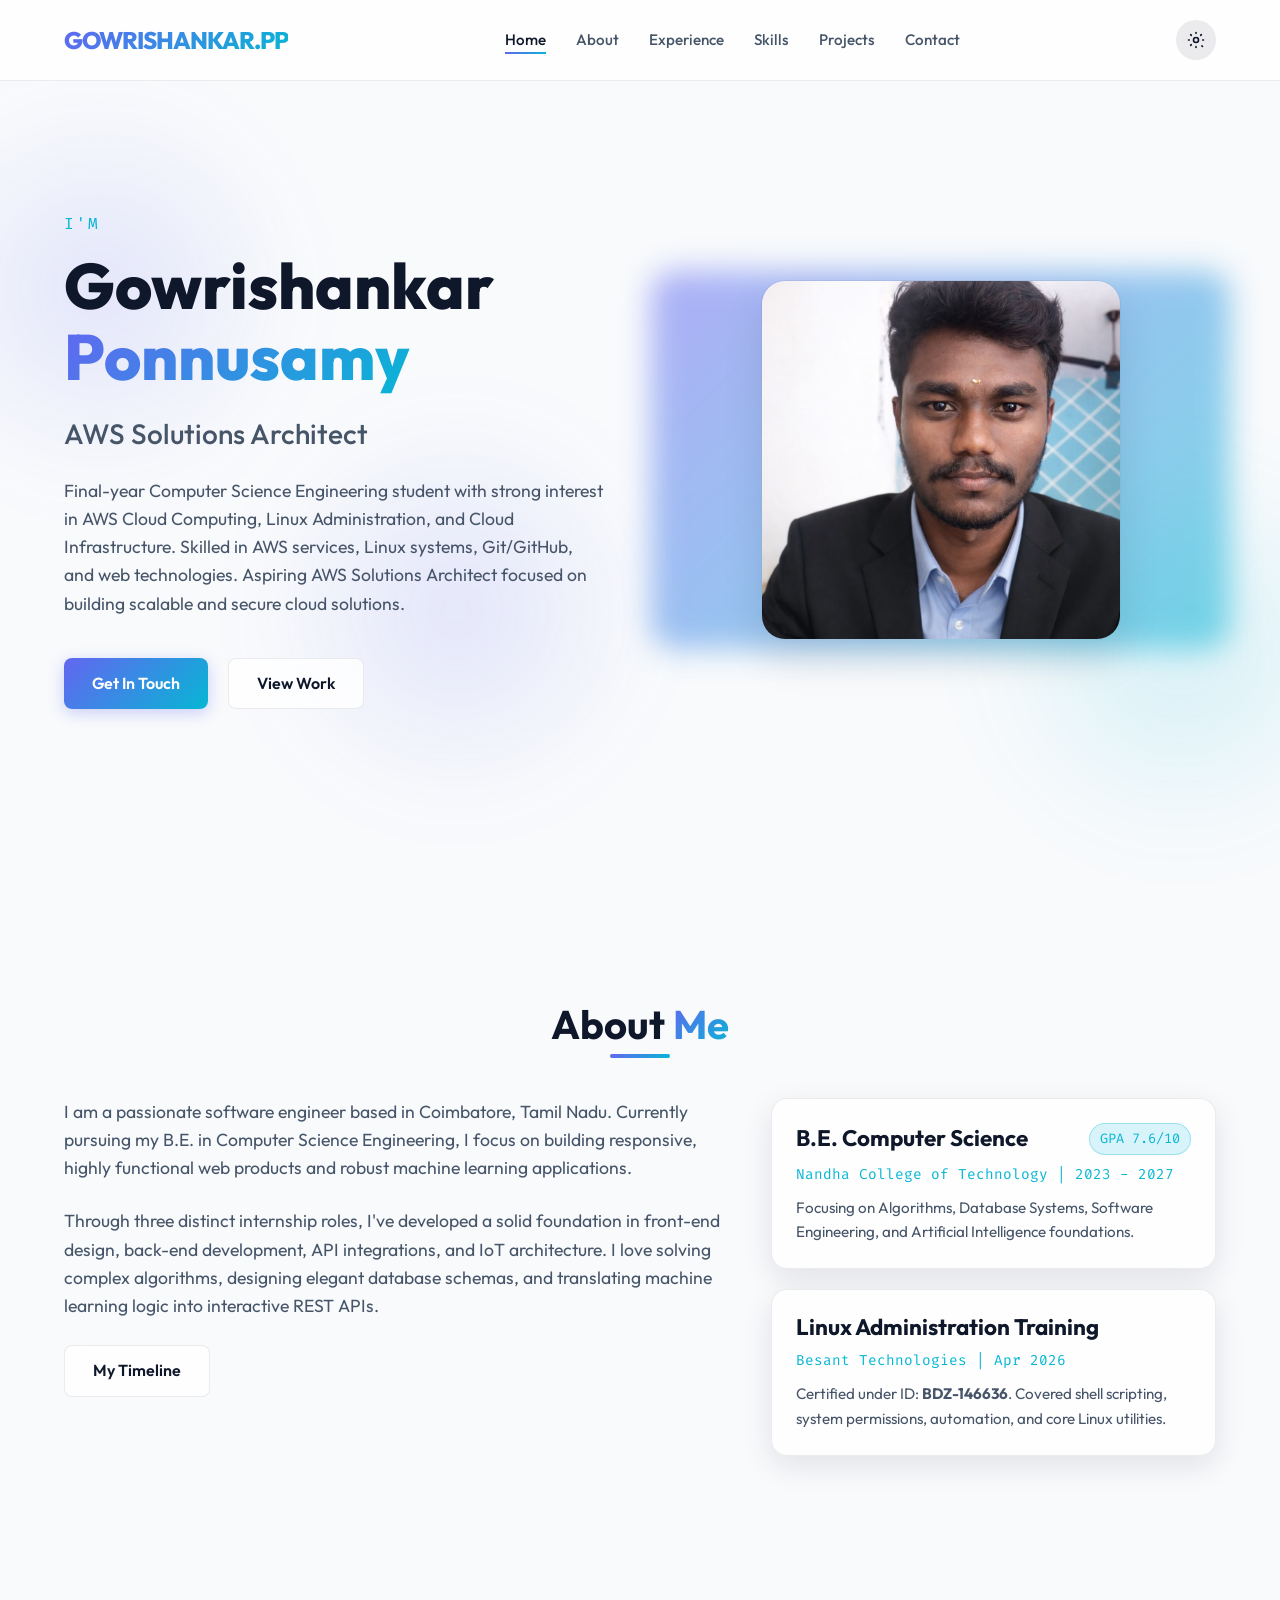
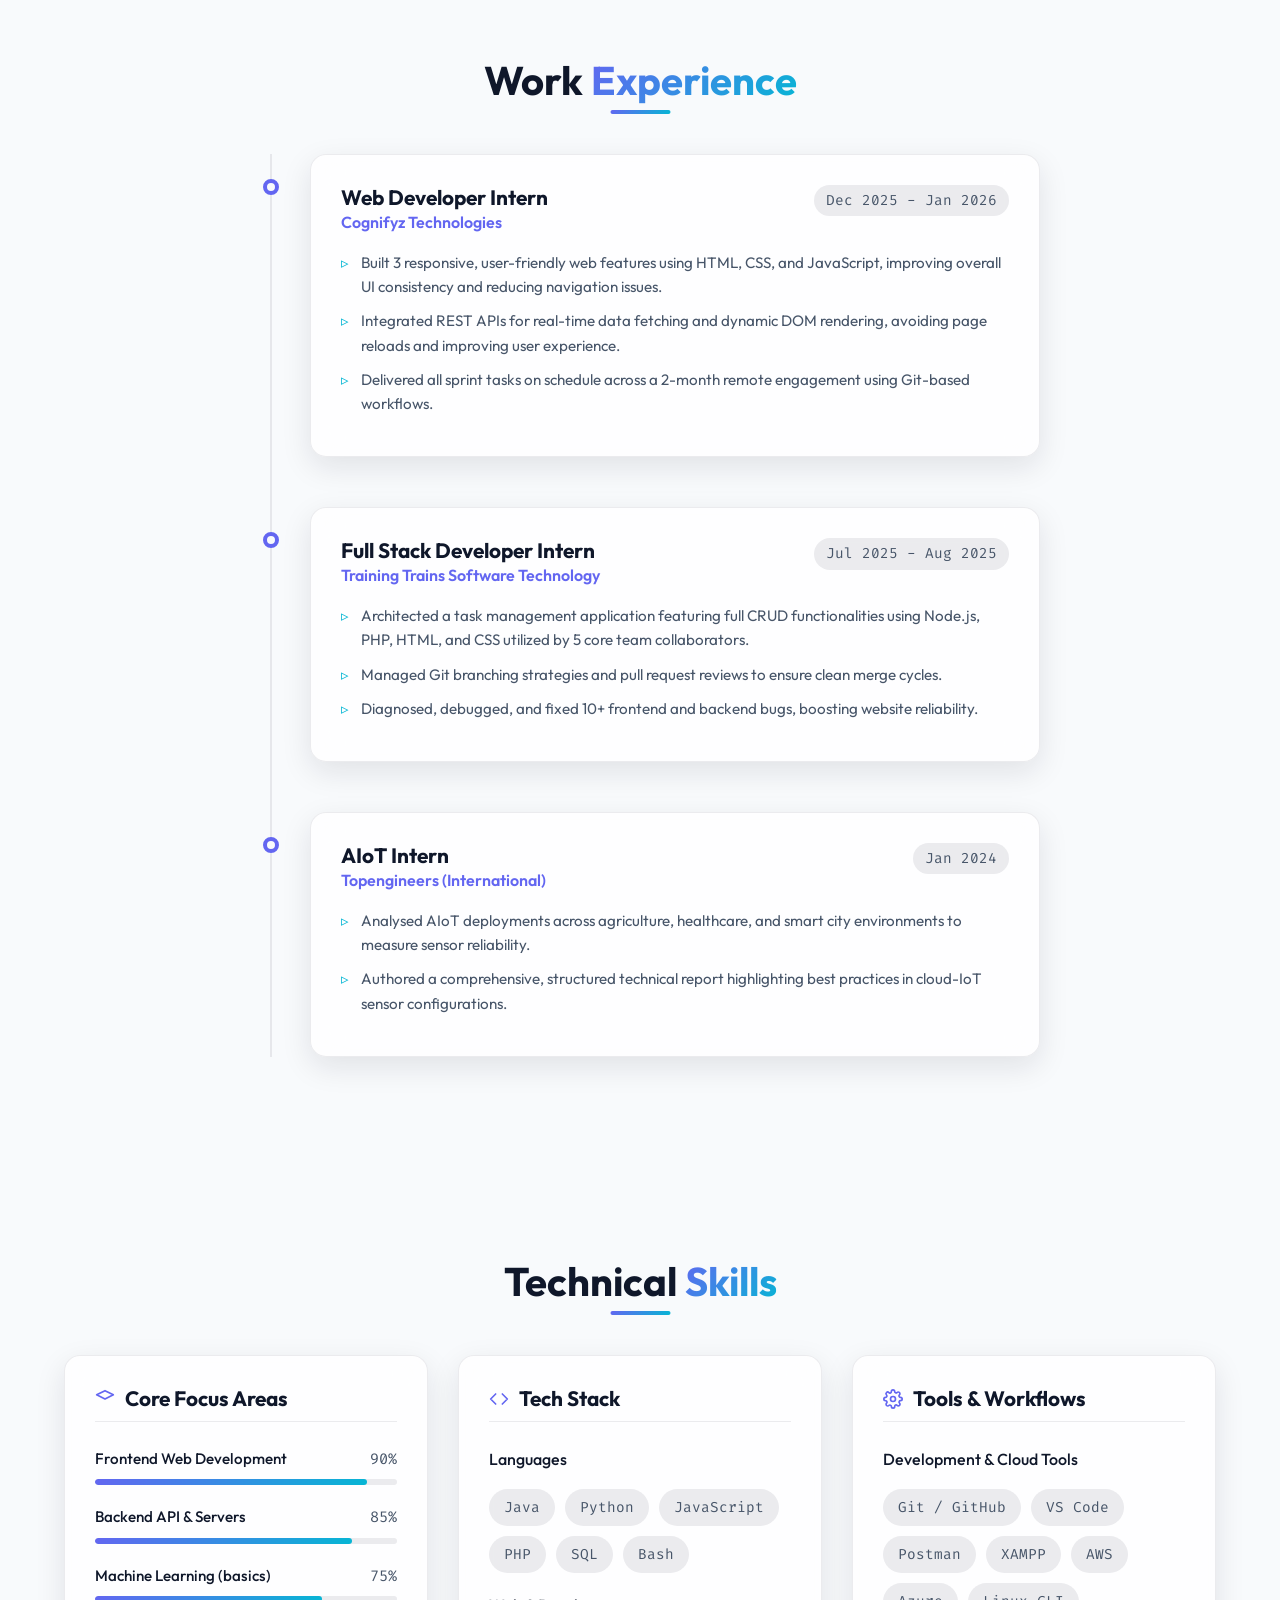
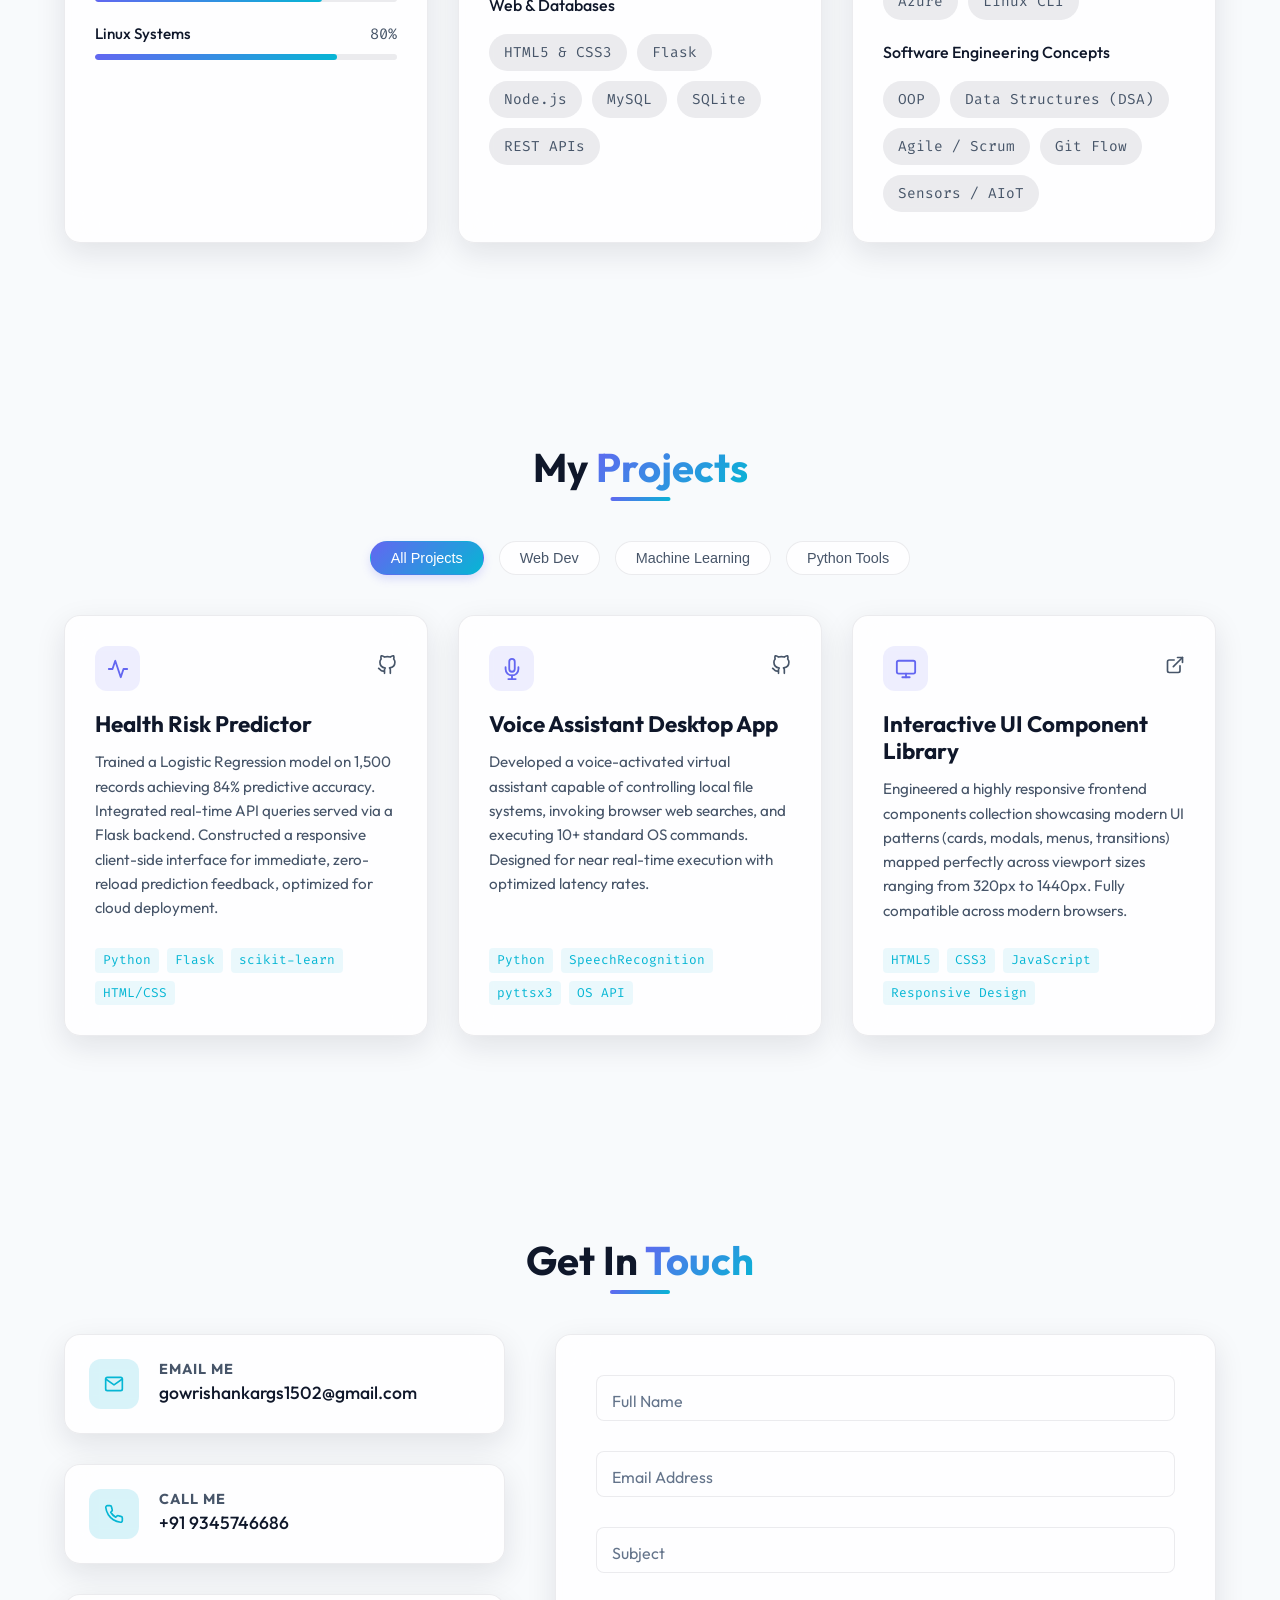
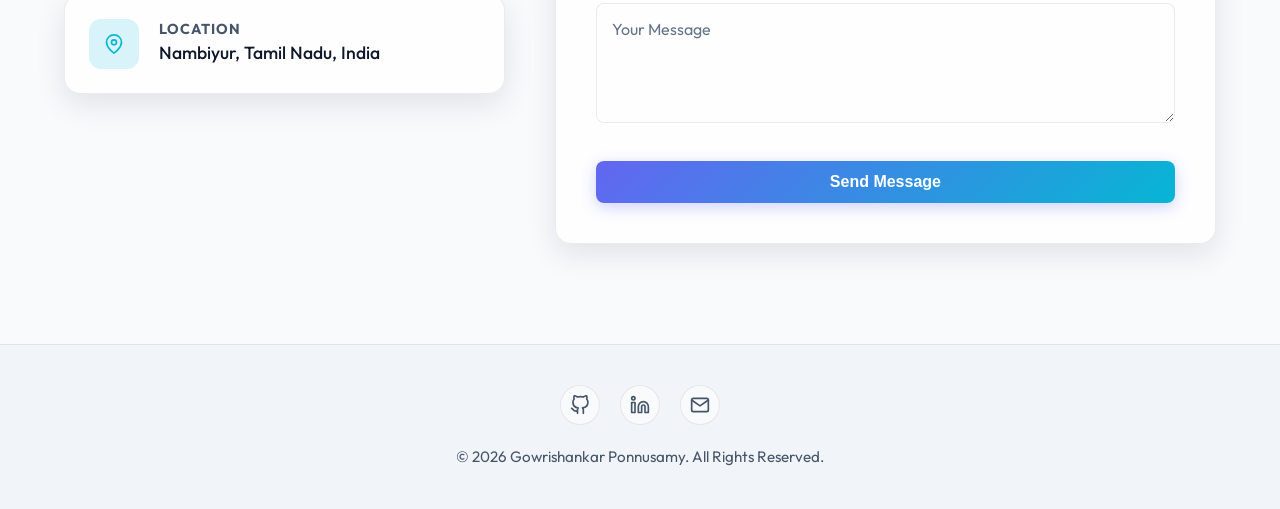
==== commit 16f83836: "Update index.html" ====
--- a/index.html
+++ b/index.html
@@ -433,7 +433,7 @@
       <!-- Form -->
       <div class="glass-card contact-form-container">
         <form action="https://formsubmit.co/gowrishankargs1502@gmail.com" method="POST">
-          <input type="hidden" name="_subject" value="New Portfolio Contact Form Submission">
+<input type="hidden" name="_subject" value="Portfolio Contact Form">          
           <div class="form-group">
             <input type="text" name="name" id="form-name" class="form-input" placeholder=" " required>
             <label for="form-name" class="form-label">Full Name</label>
@@ -454,8 +454,8 @@
             <label for="form-message" class="form-label">Your Message</label>
           </div>
 <input type="hidden" name="_captcha" value="false">
-<input type="hidden" name="_subject" value="Portfolio Contact Form">
-<input type="hidden" name="_next" value="https://gowrigs2006.github.io/protfolio/">
+<input type="hidden" name="_subject" value="New Portfolio Message">
+          <input type="hidden" name="_next" value="https://gowrigs2006.github.io/protfolio/">
           <button type="submit" class="btn btn-primary" style="border: none; width: 100%;">Send Message</button>
         </form>
         
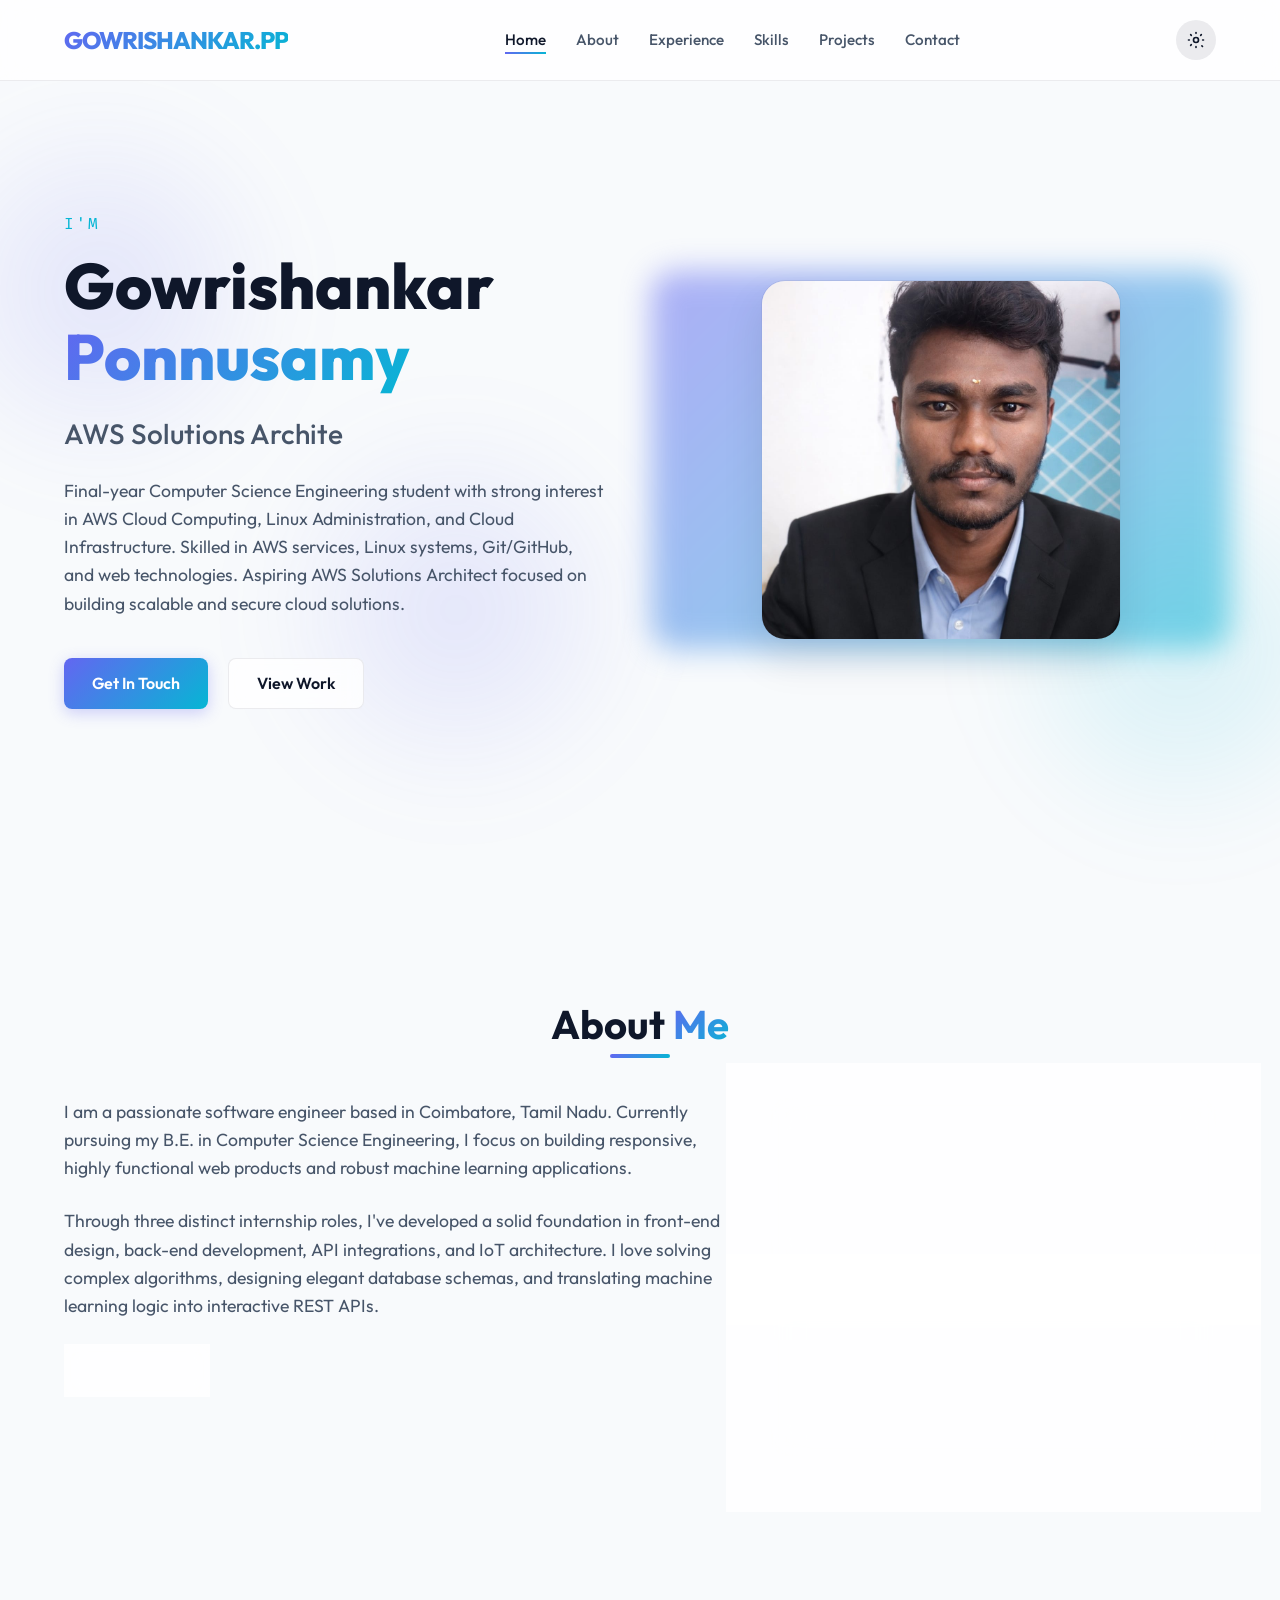
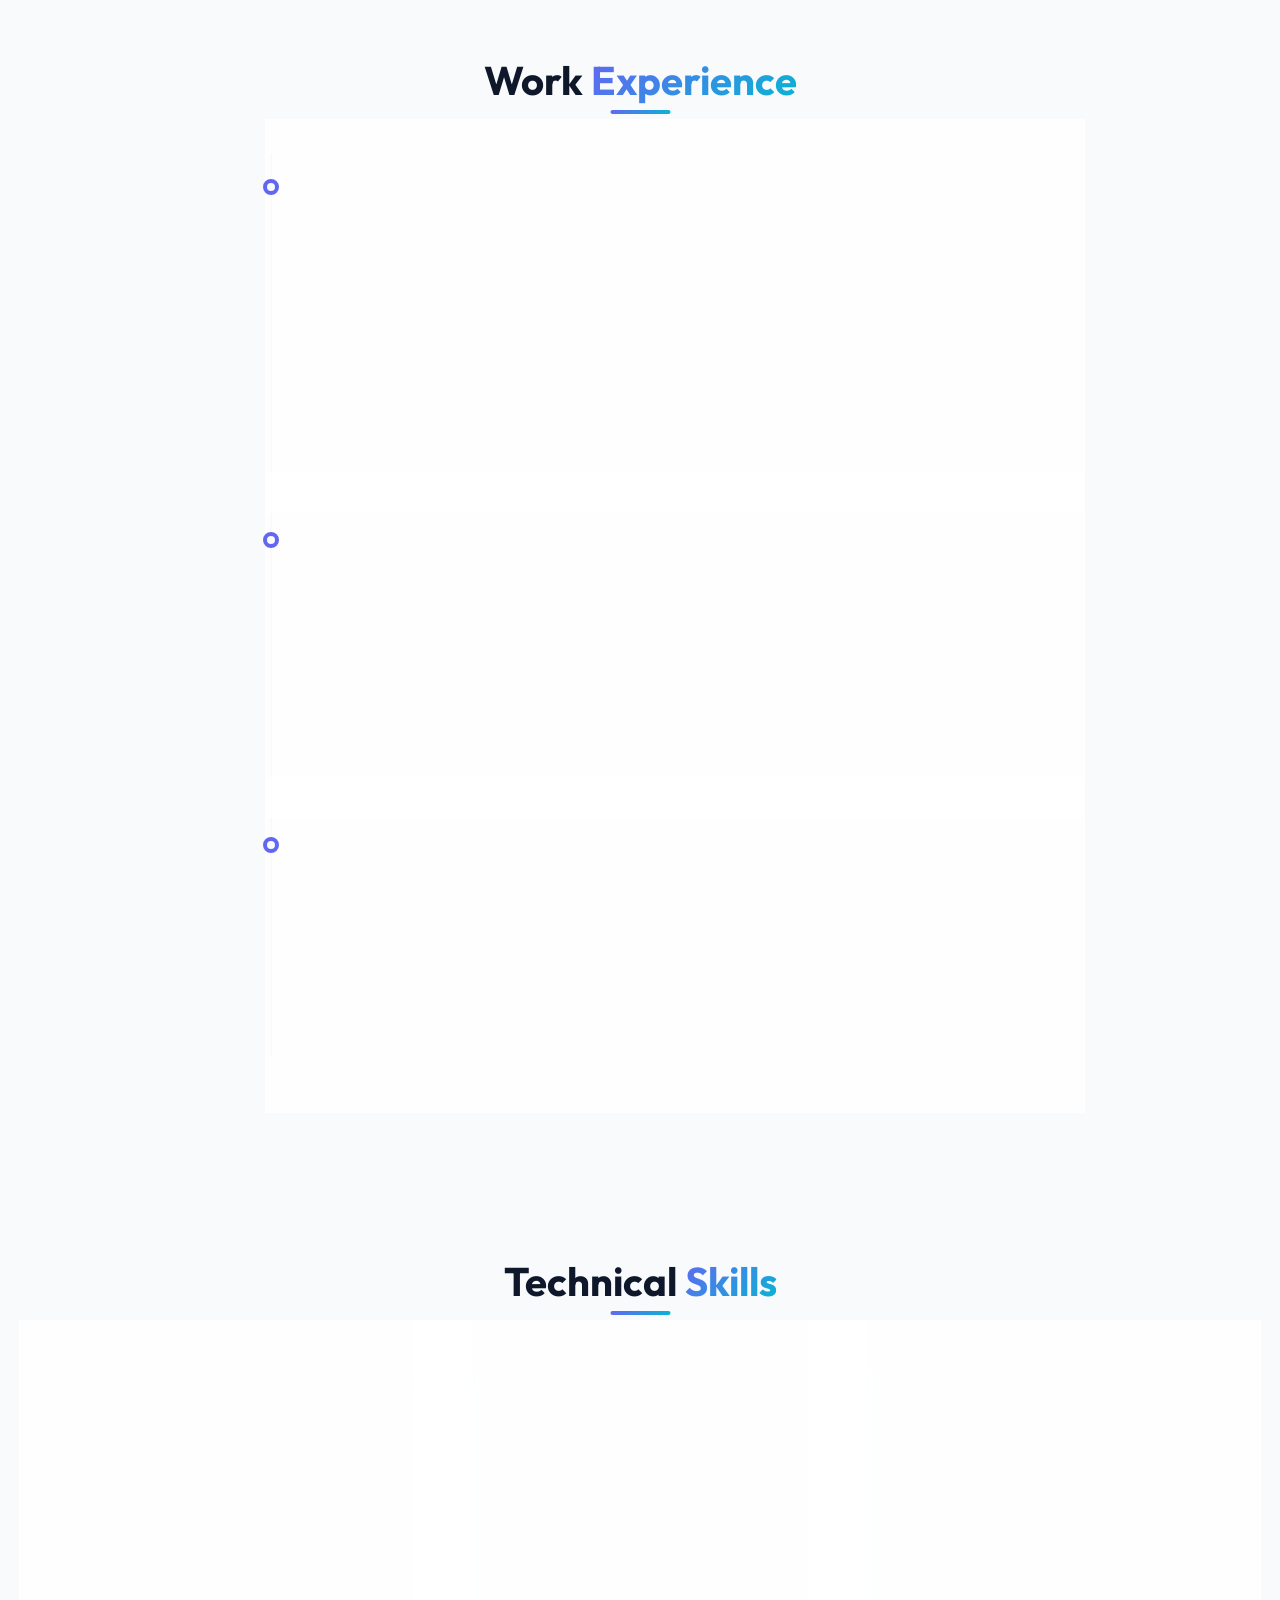
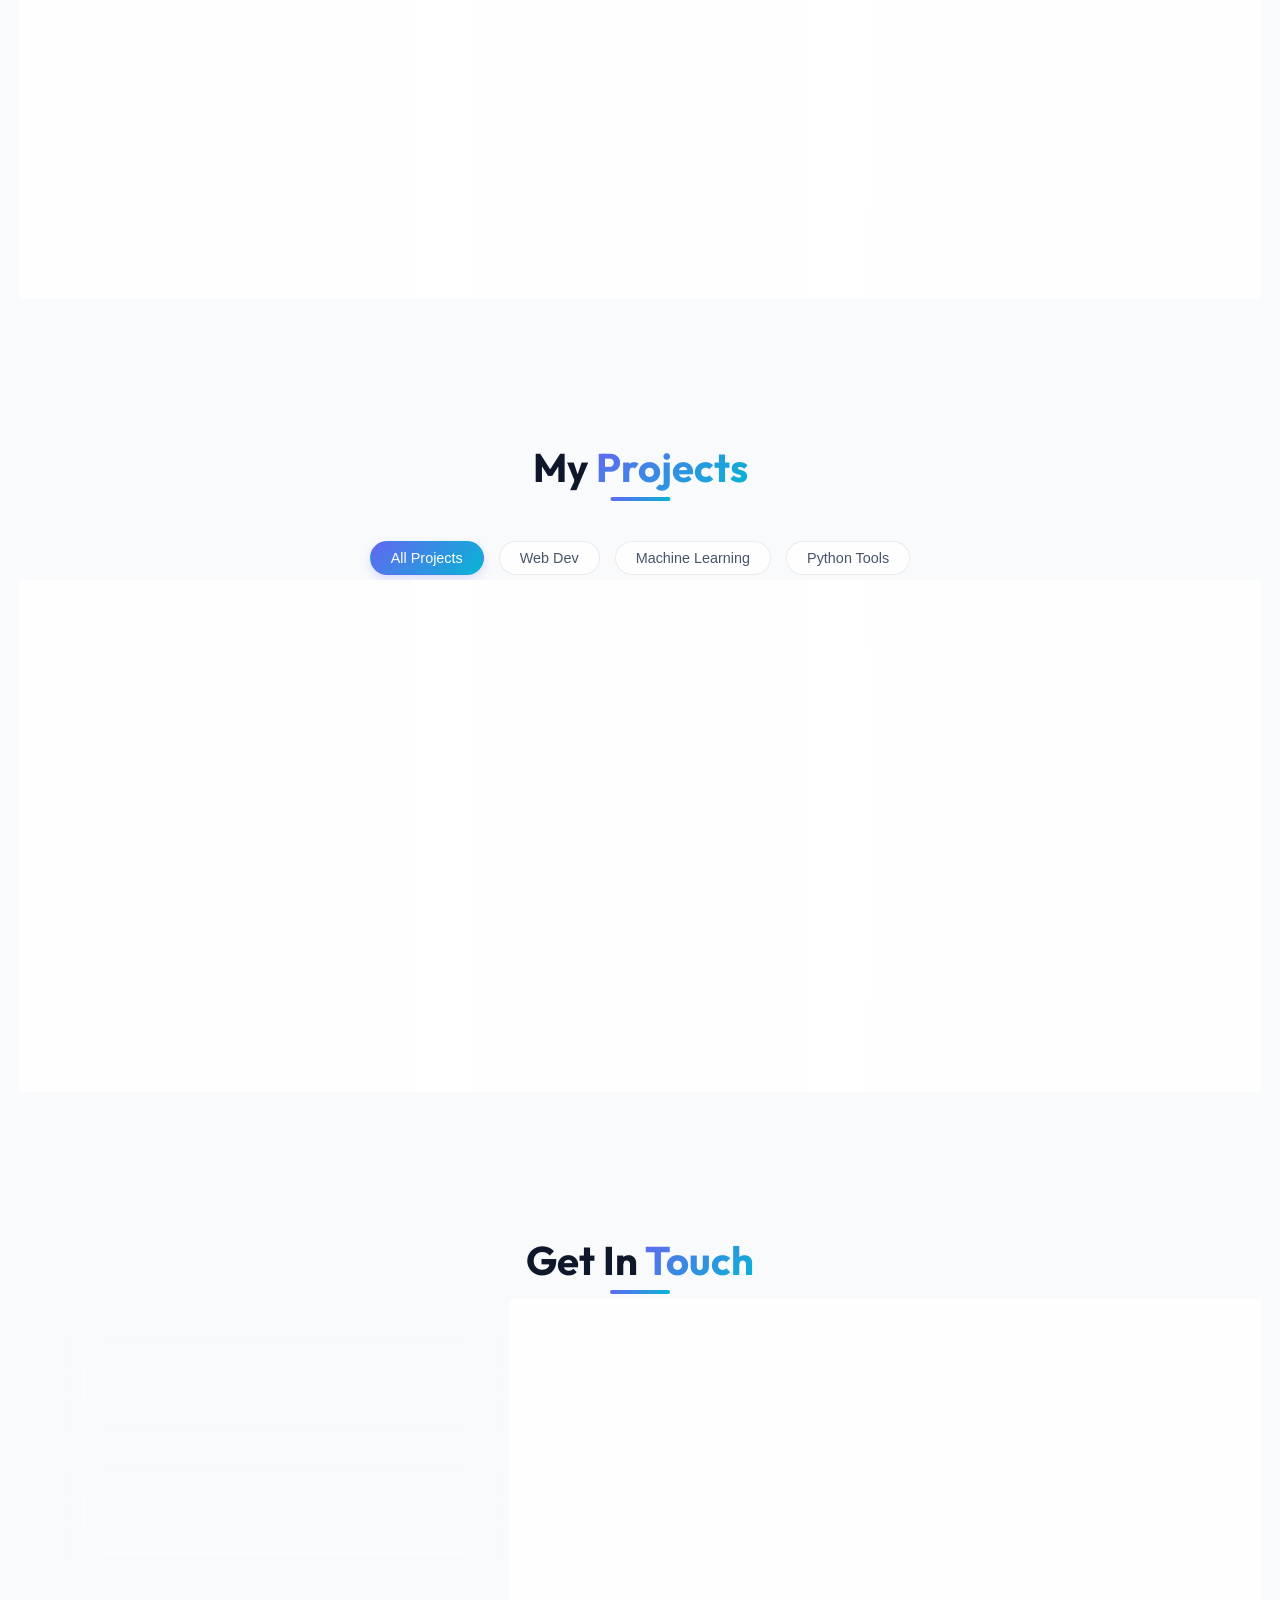
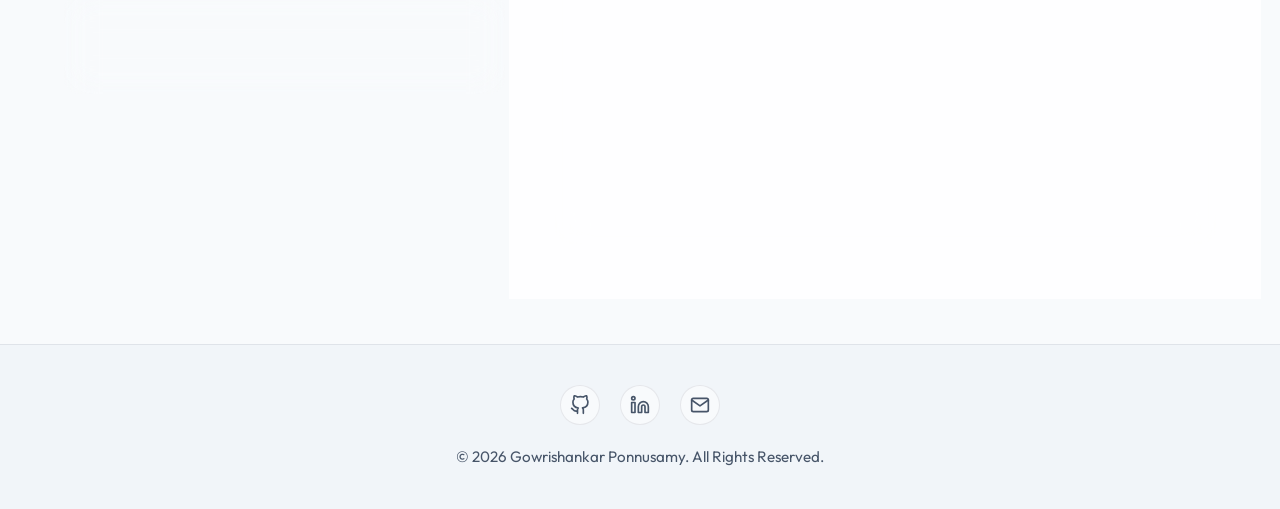
==== commit 03c4a96e: "Update index.html" ====
--- a/index.html
+++ b/index.html
@@ -454,7 +454,7 @@
             <label for="form-message" class="form-label">Your Message</label>
           </div>
 <input type="hidden" name="_captcha" value="false">
-<input type="hidden" name="_subject" value="New Portfolio Message">
+<input type="hidden" id="subject-field" name="_subject" value="New Contact">  
           <input type="hidden" name="_next" value="https://gowrigs2006.github.io/protfolio/">
           <button type="submit" class="btn btn-primary" style="border: none; width: 100%;">Send Message</button>
         </form>
